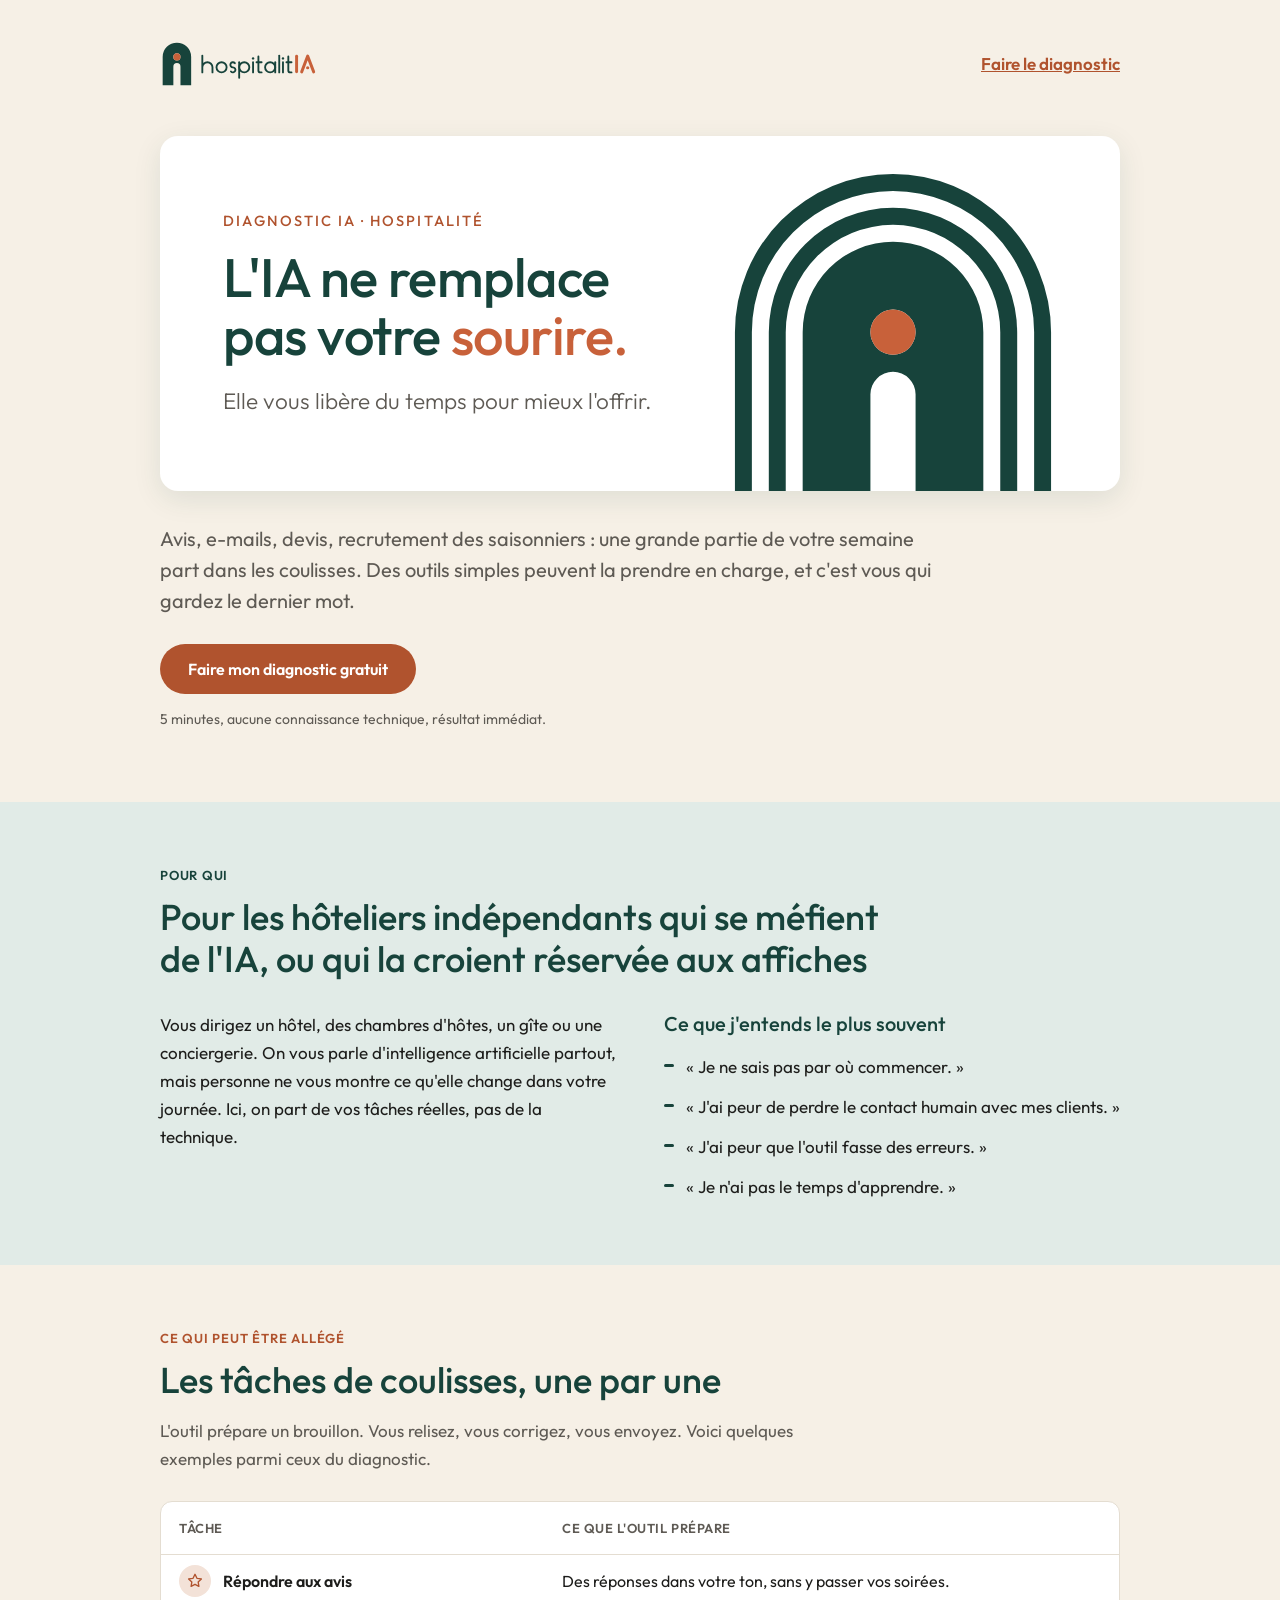
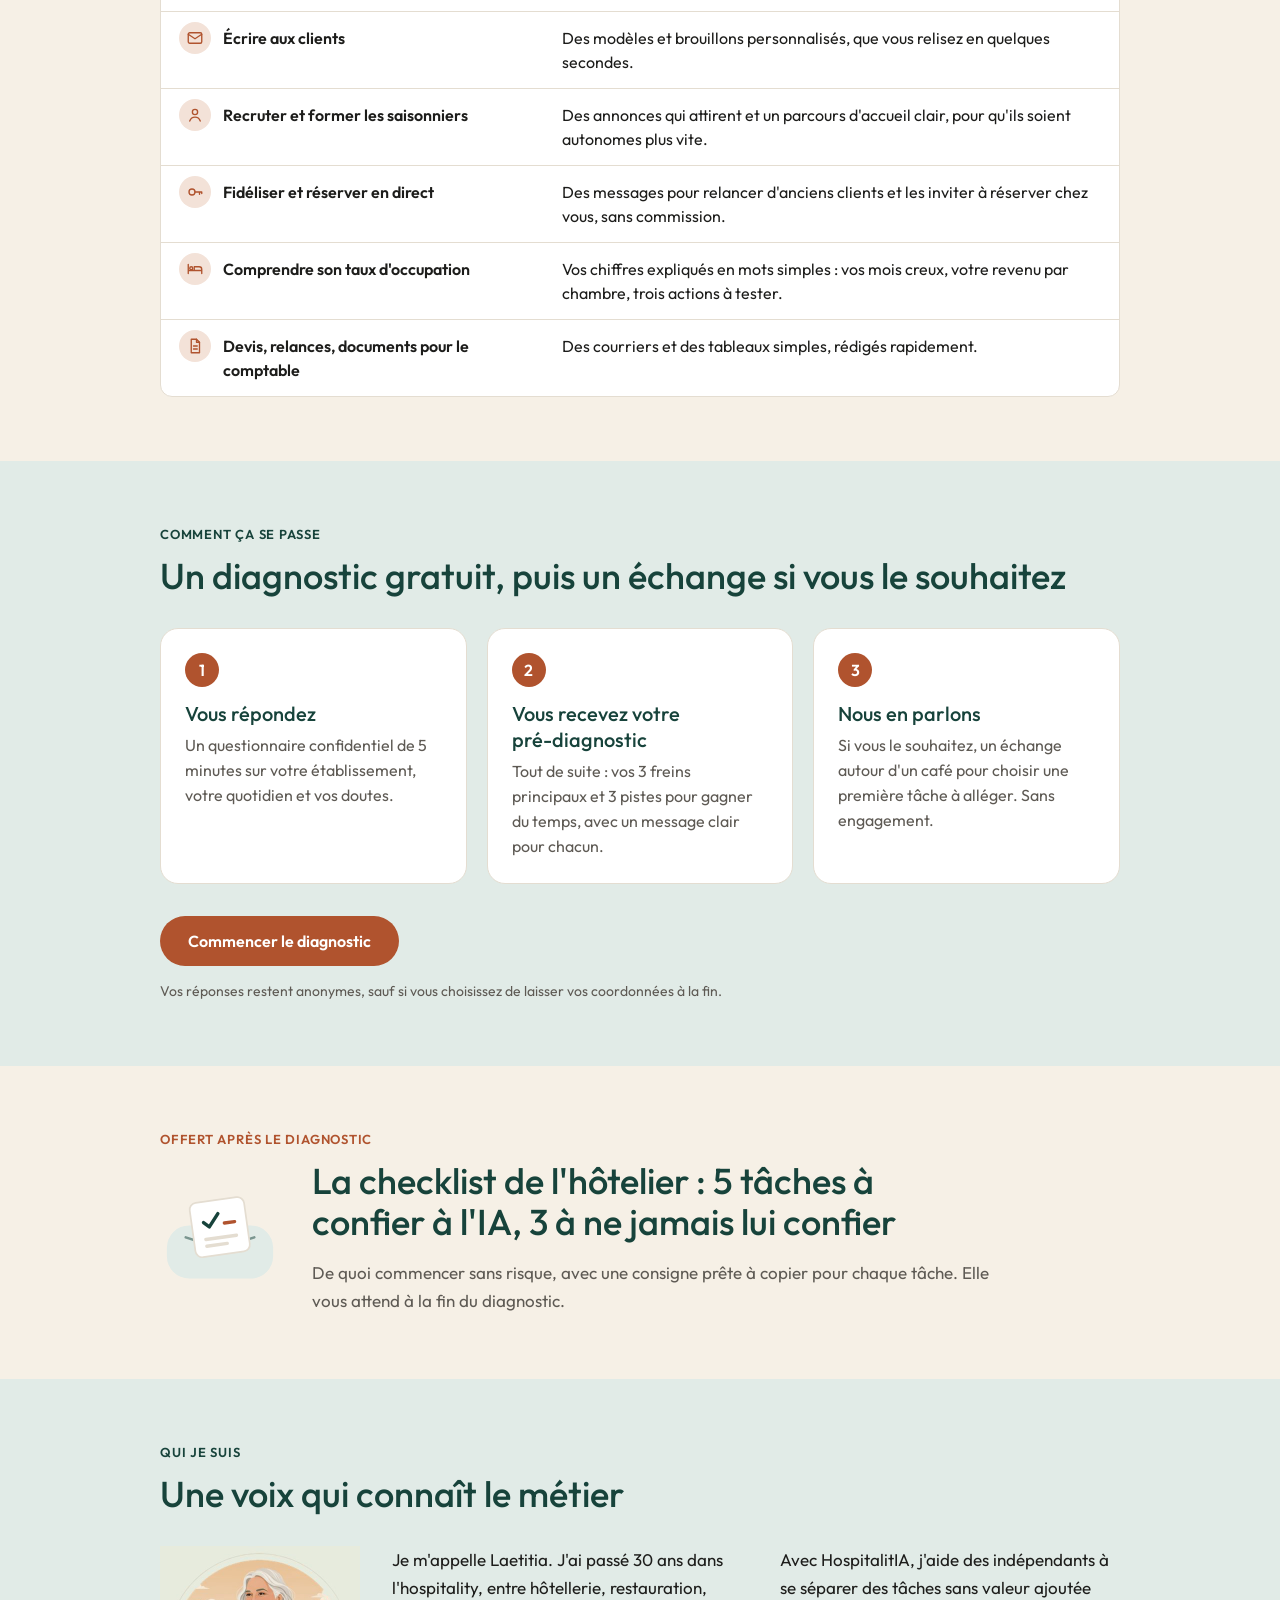
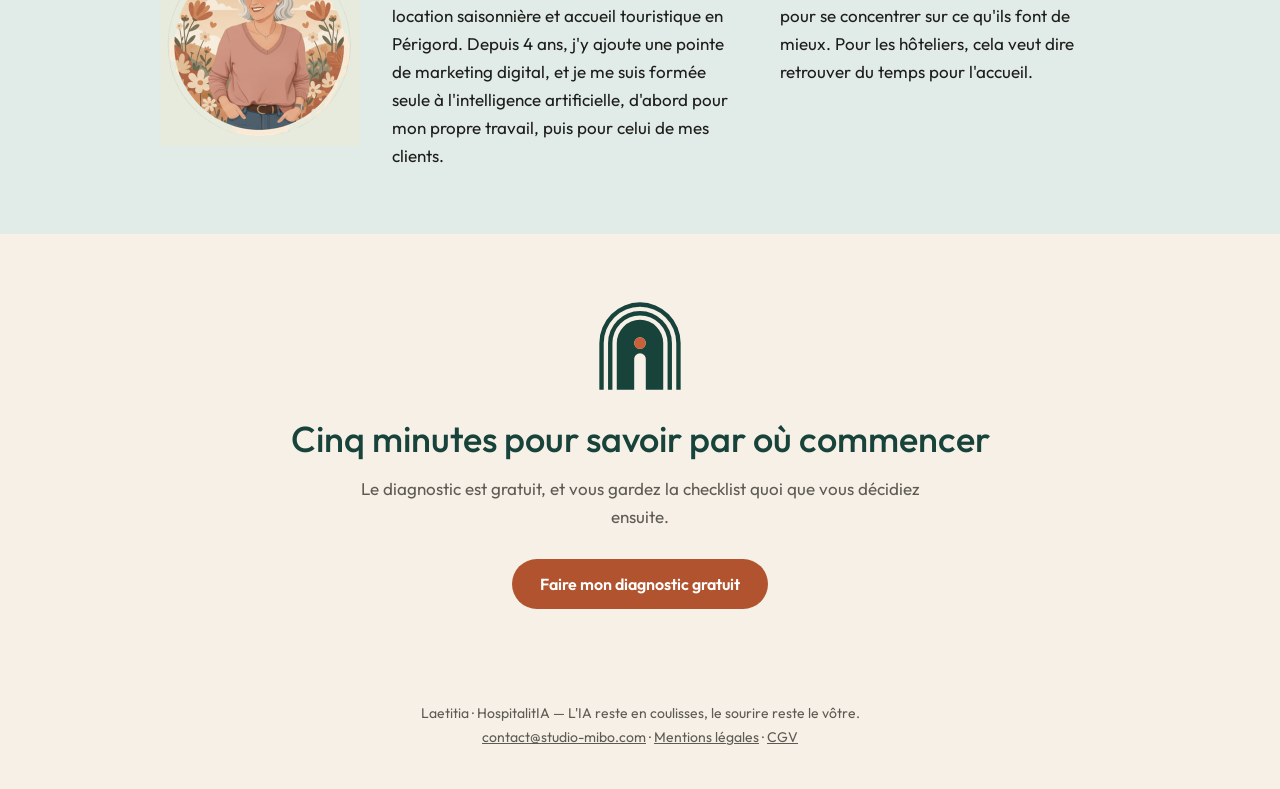
==== index.html @ bd65ba0a "Site HospitalitIA - mise en ligne" ====
<!DOCTYPE html>
<html lang="fr">
<head>
<meta charset="UTF-8">
<meta name="viewport" content="width=device-width, initial-scale=1, viewport-fit=cover">
<title>HospitalitIA · L'IA au service des hôteliers indépendants</title>
<meta name="description" content="Laetitia, 30 ans dans l'hospitality, aide les hôteliers indépendants à gagner du temps grâce à l'IA. Diagnostic gratuit en 5 minutes.">
<meta property="og:title" content="L'IA ne remplace pas votre sourire · HospitalitIA">
<meta property="og:description" content="Diagnostic gratuit en 5 minutes pour les hôteliers indépendants : vos 3 freins et 3 pistes pour gagner du temps.">
<meta property="og:type" content="website">
<meta property="og:url" content="https://www.studio-mibo.com/">
<link rel="canonical" href="https://www.studio-mibo.com/">
<link rel="icon" href="/favicon.ico" sizes="any">
<link rel="icon" href="/favicon.svg" type="image/svg+xml">
<link rel="apple-touch-icon" href="/apple-touch-icon.png">
<link rel="manifest" href="/site.webmanifest">
<meta name="theme-color" content="#17433B">
<style>html,body{margin:0;background:#F6F0E6}</style>
</head>
<body>
<!-- Laetitia · HospitalitIA : page d'accueil « IA pour hôteliers ».
     À coller tel quel dans un élément « Code HTML » d'une page Systeme.io vierge.
     Tous les styles sont limités au bloc .smia pour ne rien casser autour. -->
<link rel="preconnect" href="https://fonts.googleapis.com">
<link rel="preconnect" href="https://fonts.gstatic.com" crossorigin>
<link rel="stylesheet" href="https://fonts.googleapis.com/css2?family=Outfit:wght@300;400;500;600&display=swap">
<style>
/* Charte HospitalitIA : lin, vert sapin, terracotta ; police Outfit.
   --olive porte désormais le vert sapin de la marque (nom de variable conservé). */
.smia{
  --fond:#F6F0E6; --carte:#FFFFFF; --encre:#1D1D1B; --douce:#5E5A54;
  --terracotta:#B0532E; --terracotta-fonce:#93431F; --terracotta-doux:#F3E2D8; --sur-terracotta:#FFFFFF;
  --olive:#17433B; --olive-doux:#E1EBE7; --ligne:#E4DDD1; --laiton:#C98A2C;
  --serif:"Outfit",system-ui,sans-serif; --sans:"Outfit",system-ui,sans-serif;
  background:var(--fond);color:var(--encre);font:400 17px/28px var(--sans);
  -webkit-font-smoothing:antialiased;
}
.smia *{box-sizing:border-box}
.smia .bande{padding-inline:20px;padding-block:64px}
.smia .alt{background:var(--olive-doux)}
.smia .in{max-width:960px;margin:0 auto}
.smia .txt{max-width:64ch}
.smia h1,.smia h2,.smia h3{font-family:var(--serif);font-weight:500;text-wrap:balance;margin:0;color:var(--olive);letter-spacing:normal;text-transform:none}
.smia h1{font-size:clamp(34px,5.6vw,54px);line-height:1.08}
.smia h2{font-size:clamp(26px,4.2vw,36px);line-height:1.15}
.smia h3{font-size:20px;line-height:26px}
.smia p{margin:0}
.smia .etiq{font-size:13px;line-height:18px;font-weight:600;letter-spacing:.06em;text-transform:uppercase;color:var(--terracotta);margin-bottom:12px;display:block}
.smia .alt .etiq{color:var(--olive)}
.smia .arche{display:block;width:auto;height:96px;margin-bottom:24px}
.smia .nav{display:flex;justify-content:space-between;align-items:center;gap:16px;flex-wrap:wrap;max-width:960px;margin:0 auto 48px}
.smia .marque{display:block;text-decoration:none}
.smia .marque img{display:block;height:48px;width:auto}
.smia .btn{display:inline-block;background:var(--terracotta);color:var(--sur-terracotta);font:600 16px/22px var(--sans);text-decoration:none;border-radius:999px;padding:14px 28px}
.smia .btn:hover{background:var(--terracotta-fonce);color:var(--sur-terracotta)}
.smia .btn:focus-visible,.smia a:focus-visible{outline:3px solid var(--olive);outline-offset:3px}
.smia .lien{color:var(--terracotta);font-weight:600;text-decoration:underline}
.smia .hero{padding-block:40px 72px}
.smia .sr{position:absolute;width:1px;height:1px;padding:0;margin:-1px;overflow:hidden;clip:rect(0 0 0 0);white-space:nowrap;border:0}
.smia .banniere{display:block;width:100%;height:auto;border-radius:18px;box-shadow:0 8px 28px rgba(46,36,28,.12)}
.smia .hero .lead{font-size:20px;line-height:31px;color:var(--douce);margin:32px 0 28px;max-width:60ch}
.smia .fine{font-size:14px;line-height:22px;color:var(--douce);margin-top:14px}
.smia .deux{display:grid;grid-template-columns:1fr 1fr;gap:48px;margin-top:32px}
.smia .deux>*{min-width:0}
.smia .liste{list-style:none;margin:16px 0 0;padding:0;display:flex;flex-direction:column;gap:12px}
.smia .liste li{padding-left:22px;position:relative}
.smia .liste li::before{content:"";position:absolute;left:0;top:11px;width:10px;height:3px;border-radius:2px;background:var(--terracotta)}
.smia .alt .liste li::before{background:var(--olive)}
.smia .tab{overflow-x:auto;margin-top:28px;border:1px solid var(--ligne);border-radius:12px;background:var(--carte)}
.smia table{border-collapse:collapse;width:100%;min-width:560px;font-size:16px;line-height:24px}
.smia th,.smia td{text-align:left;padding:14px 18px;border-bottom:1px solid var(--ligne);vertical-align:top}
.smia th{font-size:13px;letter-spacing:.04em;text-transform:uppercase;color:var(--douce);font-weight:600}
.smia tr:last-child td{border-bottom:0}
.smia td:first-child{font-weight:600;width:40%}
.smia .tache{display:flex;gap:12px;align-items:flex-start}
.smia .ico{flex-shrink:0;width:32px;height:32px;border-radius:50%;background:var(--terracotta-doux);color:var(--terracotta);display:inline-flex;align-items:center;justify-content:center;margin-top:-4px}
.smia .ico svg{width:18px;height:18px;fill:none;stroke:currentColor;stroke-width:1.8;stroke-linecap:round;stroke-linejoin:round}
.smia .etapes{list-style:none;margin:32px 0 0;padding:0;display:grid;grid-template-columns:repeat(3,1fr);gap:20px;counter-reset:e}
.smia .etapes li{background:var(--carte);border:1px solid var(--ligne);border-radius:18px;padding:24px;counter-increment:e;min-width:0}
.smia .etapes li::before{content:counter(e);display:inline-flex;width:34px;height:34px;border-radius:50%;background:var(--terracotta);color:var(--sur-terracotta);font:600 16px/34px var(--sans);justify-content:center;margin-bottom:14px}
.smia .etapes p{color:var(--douce);margin-top:6px;font-size:16px;line-height:25px}
.smia .cadeau{display:grid;grid-template-columns:auto 1fr;gap:32px;align-items:center;margin-top:8px}
.smia .cadeau svg{width:120px;height:auto}
.smia .portrait{display:grid;grid-template-columns:auto 1fr;gap:32px;align-items:start;margin-top:32px}
.smia .portrait .photo{display:block;width:200px;height:auto}
.smia .portrait .deux{margin-top:0}
.smia .final{text-align:center}
.smia .final .arche{margin-inline:auto}
.smia .final p{margin:16px auto 28px;max-width:52ch;color:var(--douce)}
.smia footer{padding:28px 20px 40px;text-align:center;font-size:14px;line-height:24px;color:var(--douce)}
.smia footer a{color:var(--douce)}
@media (max-width:760px){
  .smia .bande{padding-block:48px}
  .smia .deux,.smia .etapes,.smia .portrait{grid-template-columns:1fr}
  .smia .banniere{border-radius:12px}
  .smia .hero .lead{font-size:18px;line-height:28px;margin-top:24px}
  .smia .deux{gap:24px}
  .smia .cadeau{grid-template-columns:1fr;gap:16px}
  .smia .cadeau svg{width:96px}
  .smia .portrait{gap:16px}
  .smia .portrait .photo{width:160px;margin:0 auto}
}
/* Bannière d'accueil HospitalitIA (piste A) : texte réel + arche connectée en SVG.
   Mêmes proportions que l'ancienne image (851 x 315) sur ordinateur, empilée sur mobile. */
.hb{position:relative;overflow:hidden;container-type:inline-size;aspect-ratio:851/315;background:#FFFFFF;border-radius:18px;box-shadow:0 8px 28px rgba(23,67,59,.10);font-family:'Outfit',system-ui,sans-serif;text-align:left}
.hb .hb-txt{position:absolute;left:6.6%;top:50%;transform:translateY(-50%);width:60%}
.hb .hb-k{display:block;font-size:max(11px,1.53cqw);line-height:1.3;font-weight:500;letter-spacing:.14em;text-transform:uppercase;color:#B0532E;margin-bottom:1.9cqw}
.hb .hb-titre{font-family:inherit;font-size:5.64cqw;line-height:1.08;font-weight:500;letter-spacing:-.01em;color:#17433B;margin:0;text-wrap:balance}
.hb .hb-titre em{font-style:normal;color:#C8613A}
.hb .hb-sous{font-size:max(14px,2.35cqw);line-height:1.4;font-weight:300;color:#5E5A54;margin:2.1cqw 0 0}
.hb .hb-arche{position:absolute;right:5.4%;bottom:-4cqw;height:104.8%;width:auto;display:block}
@media (max-width:560px){
  .hb{aspect-ratio:auto;padding:26px 22px 132px;border-radius:14px}
  .hb .hb-txt{position:relative;left:auto;top:auto;transform:none;width:auto}
  .hb .hb-k{font-size:11px;margin-bottom:10px}
  .hb .hb-titre{font-size:28px}
  .hb .hb-sous{font-size:15px;margin-top:10px}
  .hb .hb-arche{right:22px;bottom:-12px;height:128px}
}
</style>

<div class="smia">
<header class="bande hero">
  <div class="nav">
    <a class="marque" href="/"><img src="/logo-hospitalitia.svg" alt="HospitalitIA, accueil" width="158" height="48"></a>
    <a class="lien" href="#diagnostic">Faire le diagnostic</a>
  </div>
  <div class="in">
    <div class="hb">
      <div class="hb-txt">
        <span class="hb-k">Diagnostic IA · Hospitalité</span>
        <h1 class="hb-titre">L'IA ne remplace pas votre <em>sourire.</em></h1>
        <p class="hb-sous">Elle vous libère du temps pour mieux l'offrir.</p>
      </div>
      <img class="hb-arche" src="/arche-connectee.svg" alt="" width="248" height="264">
    </div>
    <p class="lead">Avis, e-mails, devis, recrutement des saisonniers : une grande partie de votre semaine part dans les coulisses. Des outils simples peuvent la prendre en charge, et c'est vous qui gardez le dernier mot.</p>
    <a class="btn" id="cta-haut" href="https://hospitalitia.netlify.app/">Faire mon diagnostic gratuit</a>
    <p class="fine">5 minutes, aucune connaissance technique, résultat immédiat.</p>
  </div>
</header>

<section class="bande alt">
  <div class="in">
    <span class="etiq">Pour qui</span>
    <h2>Pour les hôteliers indépendants qui se méfient de l'IA, ou qui la croient réservée aux affiches</h2>
    <div class="deux">
      <p class="txt">Vous dirigez un hôtel, des chambres d'hôtes, un gîte ou une conciergerie. On vous parle d'intelligence artificielle partout, mais personne ne vous montre ce qu'elle change dans votre journée. Ici, on part de vos tâches réelles, pas de la technique.</p>
      <div>
        <h3>Ce que j'entends le plus souvent</h3>
        <ul class="liste">
          <li>« Je ne sais pas par où commencer. »</li>
          <li>« J'ai peur de perdre le contact humain avec mes clients. »</li>
          <li>« J'ai peur que l'outil fasse des erreurs. »</li>
          <li>« Je n'ai pas le temps d'apprendre. »</li>
        </ul>
      </div>
    </div>
  </div>
</section>

<section class="bande">
  <div class="in">
    <span class="etiq">Ce qui peut être allégé</span>
    <h2>Les tâches de coulisses, une par une</h2>
    <p class="txt" style="margin-top:16px;color:var(--douce)">L'outil prépare un brouillon. Vous relisez, vous corrigez, vous envoyez. Voici quelques exemples parmi ceux du diagnostic.</p>
    <div class="tab">
      <table>
        <thead><tr><th>Tâche</th><th>Ce que l'outil prépare</th></tr></thead>
        <tbody>
          <tr><td><span class="tache"><span class="ico"><svg viewBox="0 0 24 24" aria-hidden="true"><path d="M12 3l2.6 5.4 5.9.8-4.3 4.1 1 5.9L12 16.4 6.8 19.2l1-5.9L3.5 9.2l5.9-.8z"/></svg></span>Répondre aux avis</span></td><td>Des réponses dans votre ton, sans y passer vos soirées.</td></tr>
          <tr><td><span class="tache"><span class="ico"><svg viewBox="0 0 24 24" aria-hidden="true"><rect x="3" y="5" width="18" height="14" rx="2"/><path d="M3 7l9 6 9-6"/></svg></span>Écrire aux clients</span></td><td>Des modèles et brouillons personnalisés, que vous relisez en quelques secondes.</td></tr>
          <tr><td><span class="tache"><span class="ico"><svg viewBox="0 0 24 24" aria-hidden="true"><circle cx="12" cy="8" r="3.5"/><path d="M5 20c1.2-3.6 4-5.2 7-5.2s5.8 1.6 7 5.2"/></svg></span>Recruter et former les saisonniers</span></td><td>Des annonces qui attirent et un parcours d'accueil clair, pour qu'ils soient autonomes plus vite.</td></tr>
          <tr><td><span class="tache"><span class="ico"><svg viewBox="0 0 24 24" aria-hidden="true"><circle cx="8" cy="12" r="4"/><path d="M12 12h9M18 12v3M21 12v2"/></svg></span>Fidéliser et réserver en direct</span></td><td>Des messages pour relancer d'anciens clients et les inviter à réserver chez vous, sans commission.</td></tr>
          <tr><td><span class="tache"><span class="ico"><svg viewBox="0 0 24 24" aria-hidden="true"><path d="M3 18V6M3 14h18v4M21 14v-1.5A3.5 3.5 0 0 0 17.5 9H11v5"/><circle cx="7" cy="11" r="2"/></svg></span>Comprendre son taux d'occupation</span></td><td>Vos chiffres expliqués en mots simples : vos mois creux, votre revenu par chambre, trois actions à tester.</td></tr>
          <tr><td><span class="tache"><span class="ico"><svg viewBox="0 0 24 24" aria-hidden="true"><path d="M7 3h7l4 4v14H7z"/><path d="M14 3v4h4M10 12h5M10 16h5"/></svg></span>Devis, relances, documents pour le comptable</span></td><td>Des courriers et des tableaux simples, rédigés rapidement.</td></tr>
        </tbody>
      </table>
    </div>
  </div>
</section>

<section class="bande alt" id="diagnostic">
  <div class="in">
    <span class="etiq">Comment ça se passe</span>
    <h2>Un diagnostic gratuit, puis un échange si vous le souhaitez</h2>
    <ol class="etapes">
      <li><h3>Vous répondez</h3><p>Un questionnaire confidentiel de 5 minutes sur votre établissement, votre quotidien et vos doutes.</p></li>
      <li><h3>Vous recevez votre pré-diagnostic</h3><p>Tout de suite : vos 3 freins principaux et 3 pistes pour gagner du temps, avec un message clair pour chacun.</p></li>
      <li><h3>Nous en parlons</h3><p>Si vous le souhaitez, un échange autour d'un café pour choisir une première tâche à alléger. Sans engagement.</p></li>
    </ol>
    <p style="margin-top:32px"><a class="btn" id="cta-milieu" href="https://hospitalitia.netlify.app/">Commencer le diagnostic</a></p>
    <p class="fine">Vos réponses restent anonymes, sauf si vous choisissez de laisser vos coordonnées à la fin.</p>
  </div>
</section>

<section class="bande">
  <div class="in">
    <span class="etiq">Offert après le diagnostic</span>
    <div class="cadeau">
      <!-- Illustration : carte d'accueil posée sur un oreiller -->
      <svg viewBox="0 0 140 120" role="img" aria-label="Une carte de bienvenue posée sur un oreiller">
        <rect x="8" y="46" width="124" height="62" rx="26" fill="var(--olive-doux)"/>
        <path d="M30 60c20 8 60 8 80 0" fill="none" stroke="var(--olive)" stroke-width="3" stroke-linecap="round" opacity=".5"/>
        <g transform="rotate(-8 70 50)">
          <rect x="38" y="16" width="64" height="64" rx="8" fill="var(--carte)" stroke="var(--ligne)" stroke-width="2"/>
          <path d="M52 40l6 6 12-14" fill="none" stroke="var(--olive)" stroke-width="4" stroke-linecap="round" stroke-linejoin="round"/>
          <path d="M52 60h36M52 68h24" stroke="var(--ligne)" stroke-width="4" stroke-linecap="round"/>
          <path d="M76 44h12" stroke="var(--terracotta)" stroke-width="4" stroke-linecap="round"/>
        </g>
      </svg>
      <div>
        <h2>La checklist de l'hôtelier : 5 tâches à confier à l'IA, 3 à ne jamais lui confier</h2>
        <p class="txt" style="margin-top:16px;color:var(--douce)">De quoi commencer sans risque, avec une consigne prête à copier pour chaque tâche. Elle vous attend à la fin du diagnostic.</p>
      </div>
    </div>
  </div>
</section>

<section class="bande alt">
  <div class="in">
    <span class="etiq">Qui je suis</span>
    <h2>Une voix qui connaît le métier</h2>
    <div class="portrait">
      <img class="photo" src="[data-uri]" width="400" height="400" alt="Portrait illustré de Laetitia, souriante, au milieu de fleurs">
      <div class="deux">
        <p class="txt">Je m'appelle Laetitia. J'ai passé 30 ans dans l'hospitality, entre hôtellerie, restauration, location saisonnière et accueil touristique en Périgord. Depuis 4 ans, j'y ajoute une pointe de marketing digital, et je me suis formée seule à l'intelligence artificielle, d'abord pour mon propre travail, puis pour celui de mes clients.</p>
        <p class="txt">Avec HospitalitIA, j'aide des indépendants à se séparer des tâches sans valeur ajoutée pour se concentrer sur ce qu'ils font de mieux. Pour les hôteliers, cela veut dire retrouver du temps pour l'accueil.</p>
      </div>
    </div>
  </div>
</section>

<section class="bande final">
  <div class="in">
    <img class="arche" src="/arche-connectee.svg" alt="" width="90" height="96">
    <h2>Cinq minutes pour savoir par où commencer</h2>
    <p>Le diagnostic est gratuit, et vous gardez la checklist quoi que vous décidiez ensuite.</p>
    <a class="btn" id="cta-bas" href="https://hospitalitia.netlify.app/">Faire mon diagnostic gratuit</a>
  </div>
</section>

<footer>
  Laetitia · HospitalitIA — L'IA reste en coulisses, le sourire reste le vôtre.<br>
  <a href="mailto:contact@studio-mibo.com">contact@studio-mibo.com</a> · <a href="/mentions-legales">Mentions légales</a> · <a href="/cgv">CGV</a>
</footer>
</div>

</body>
</html>
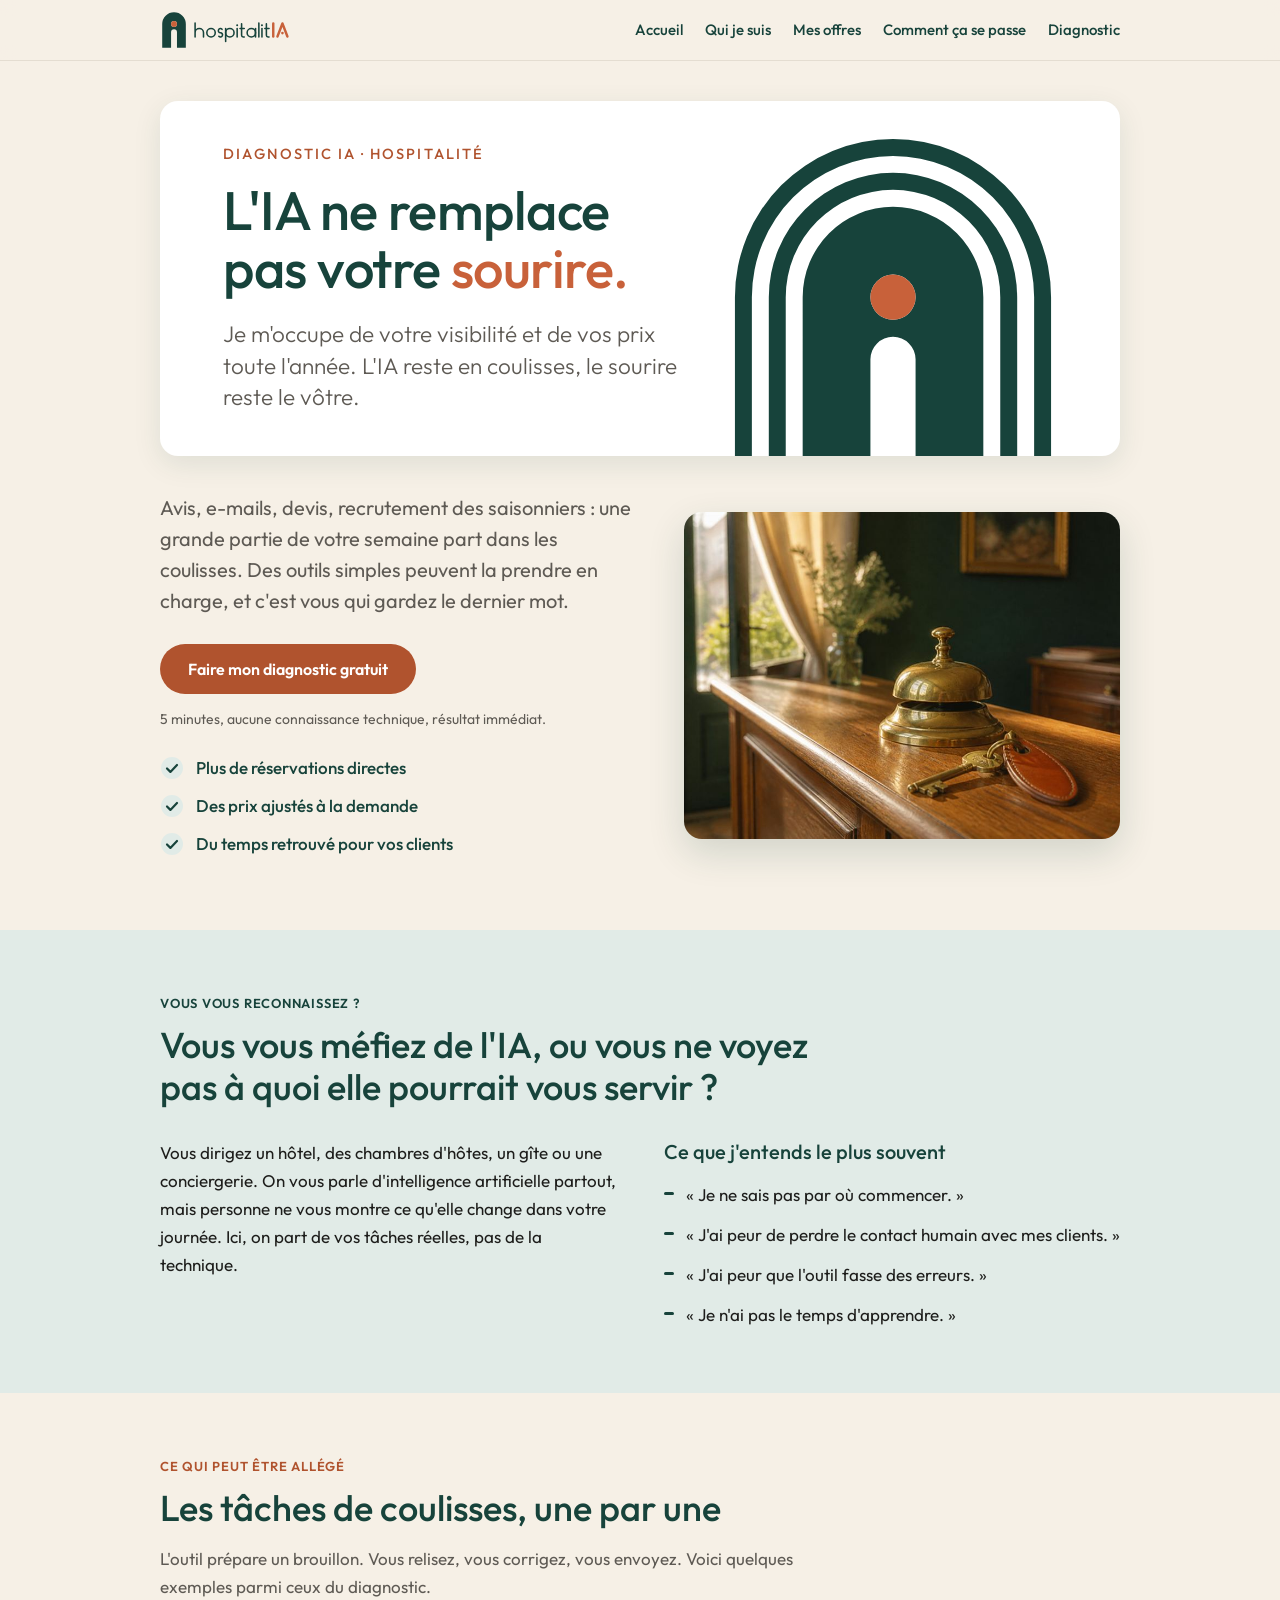
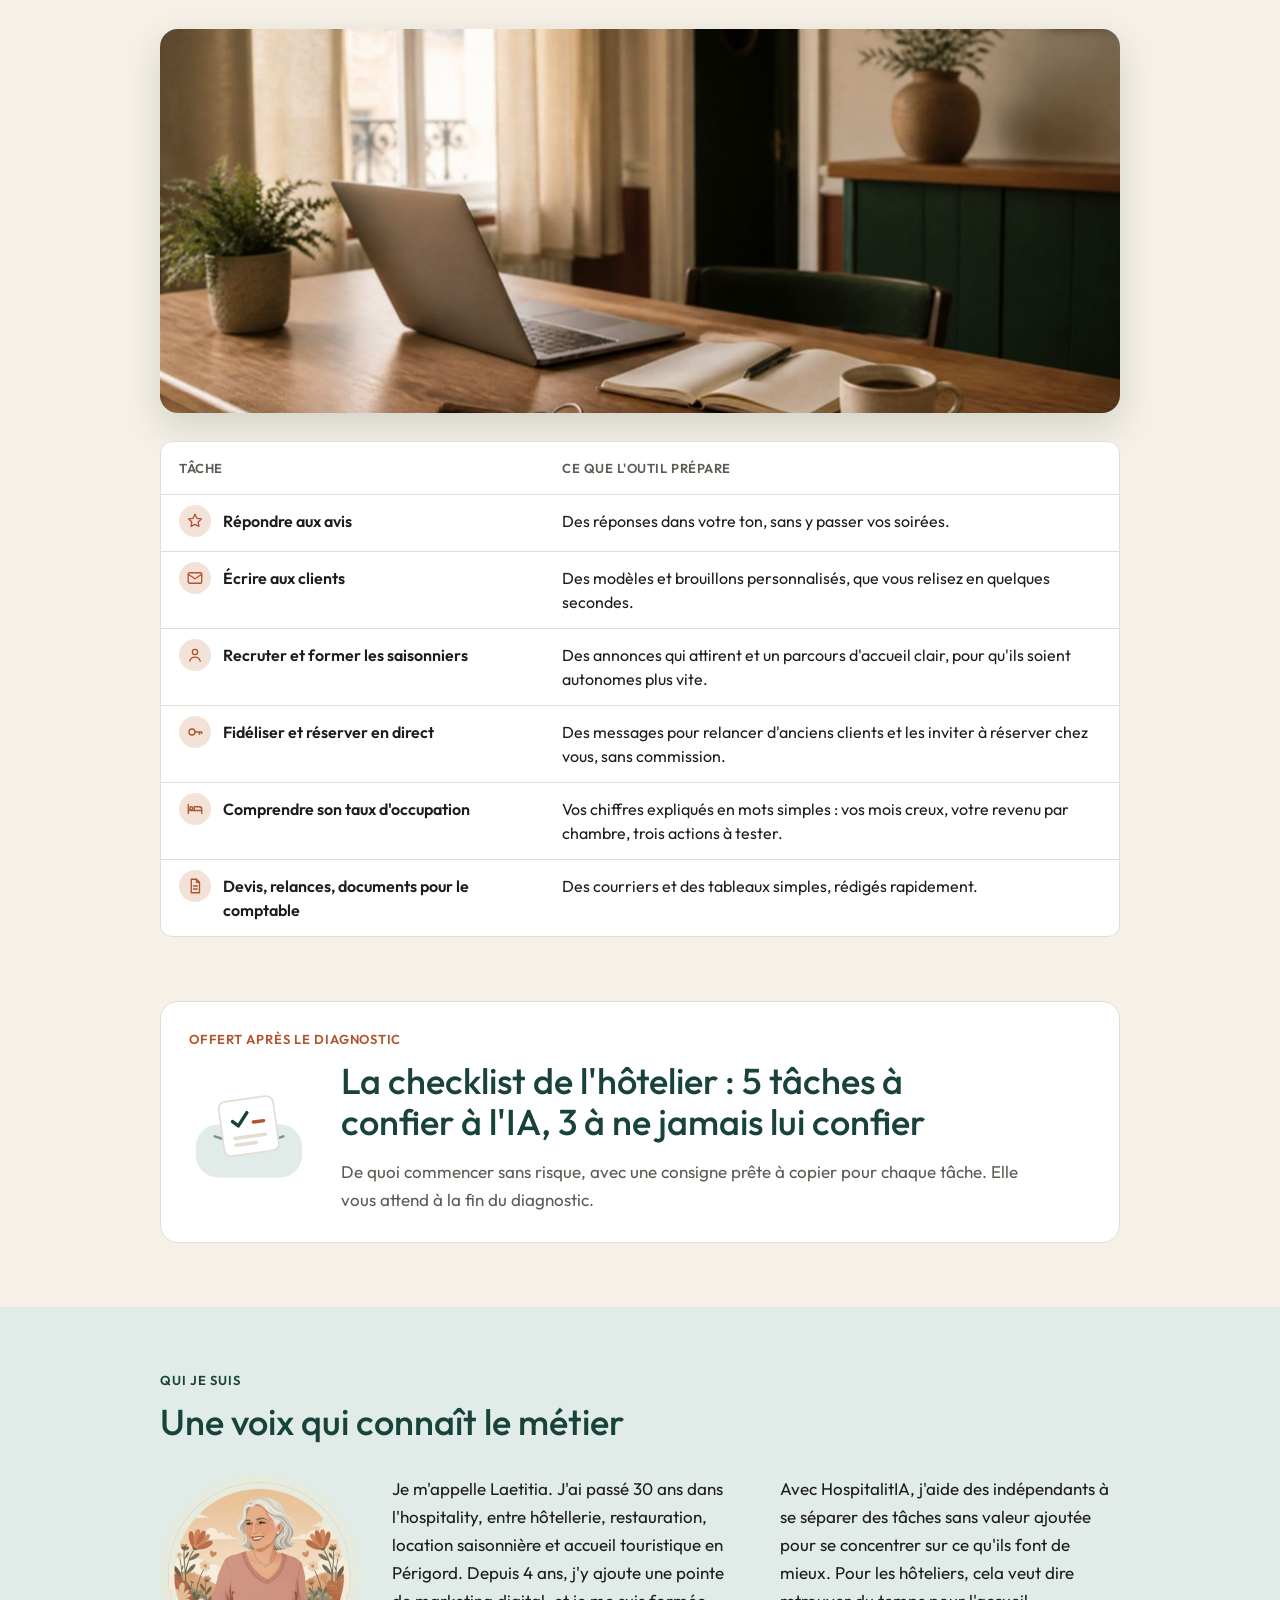
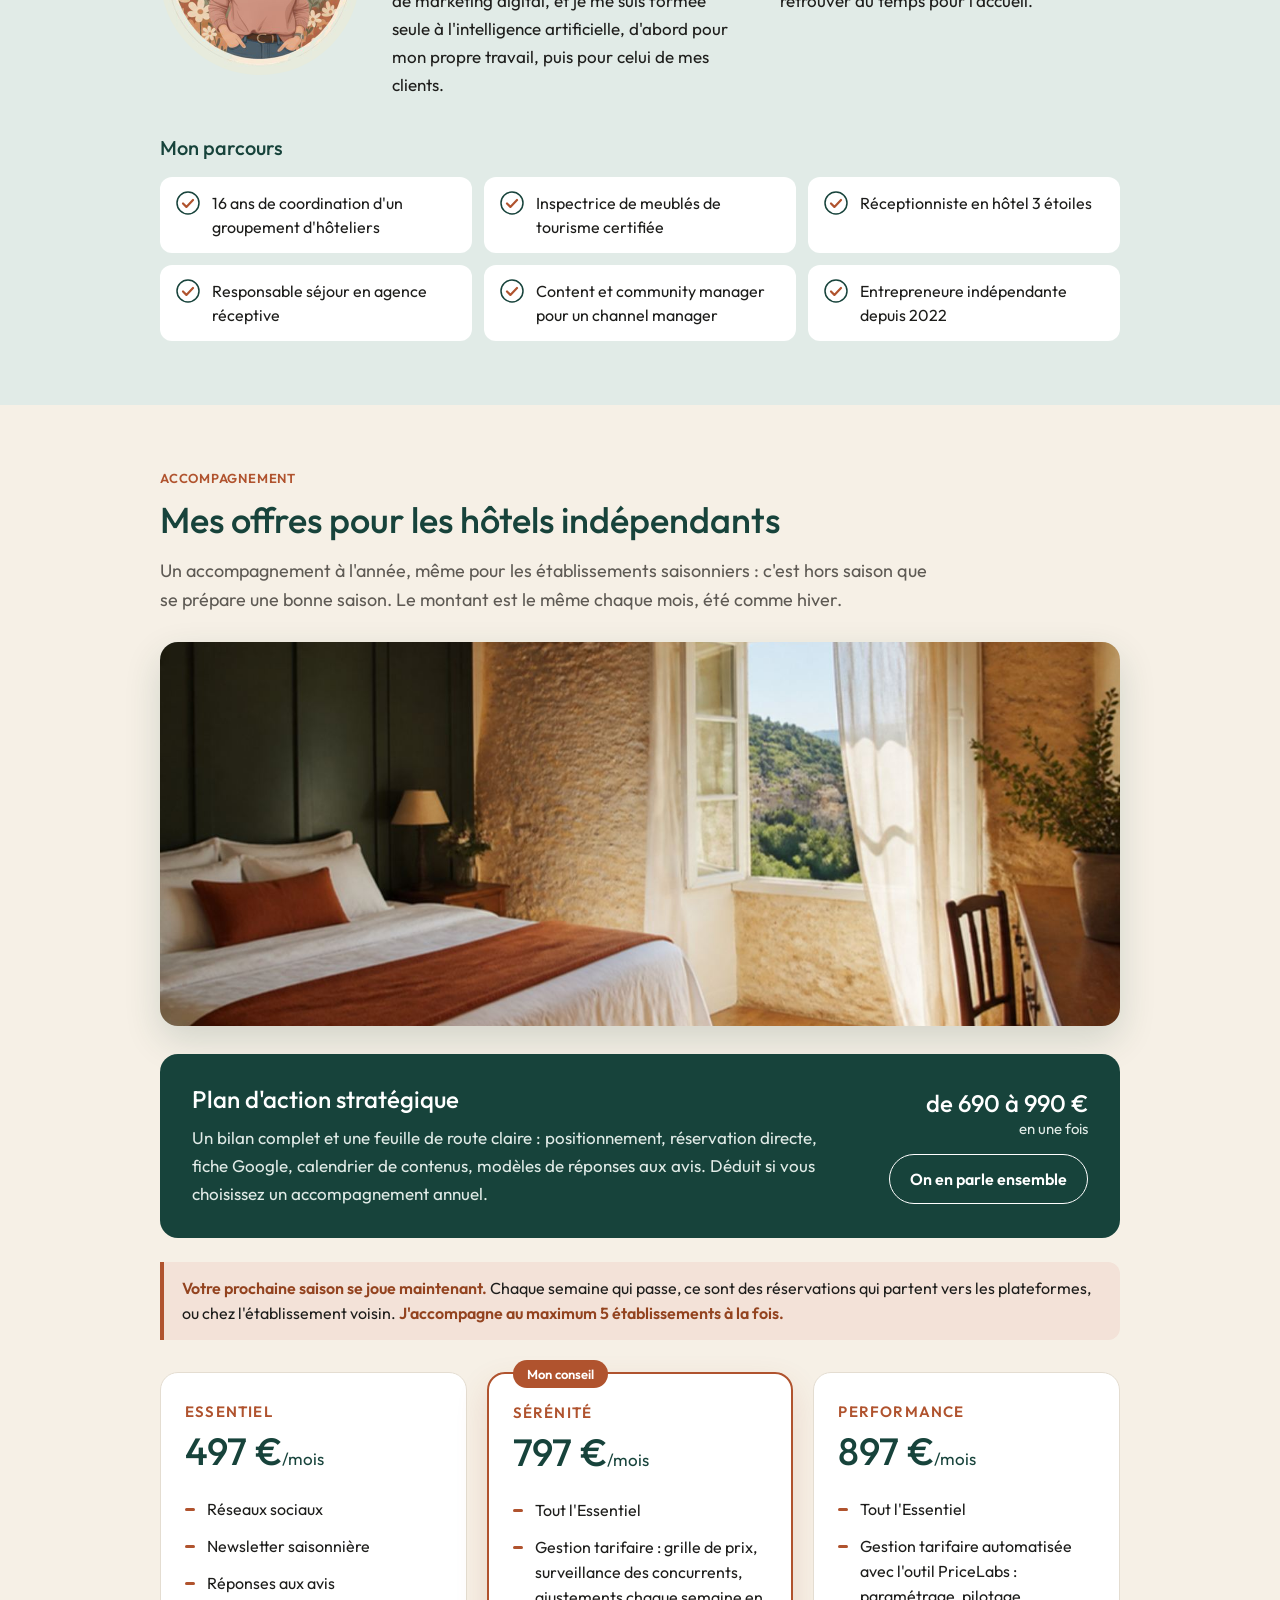
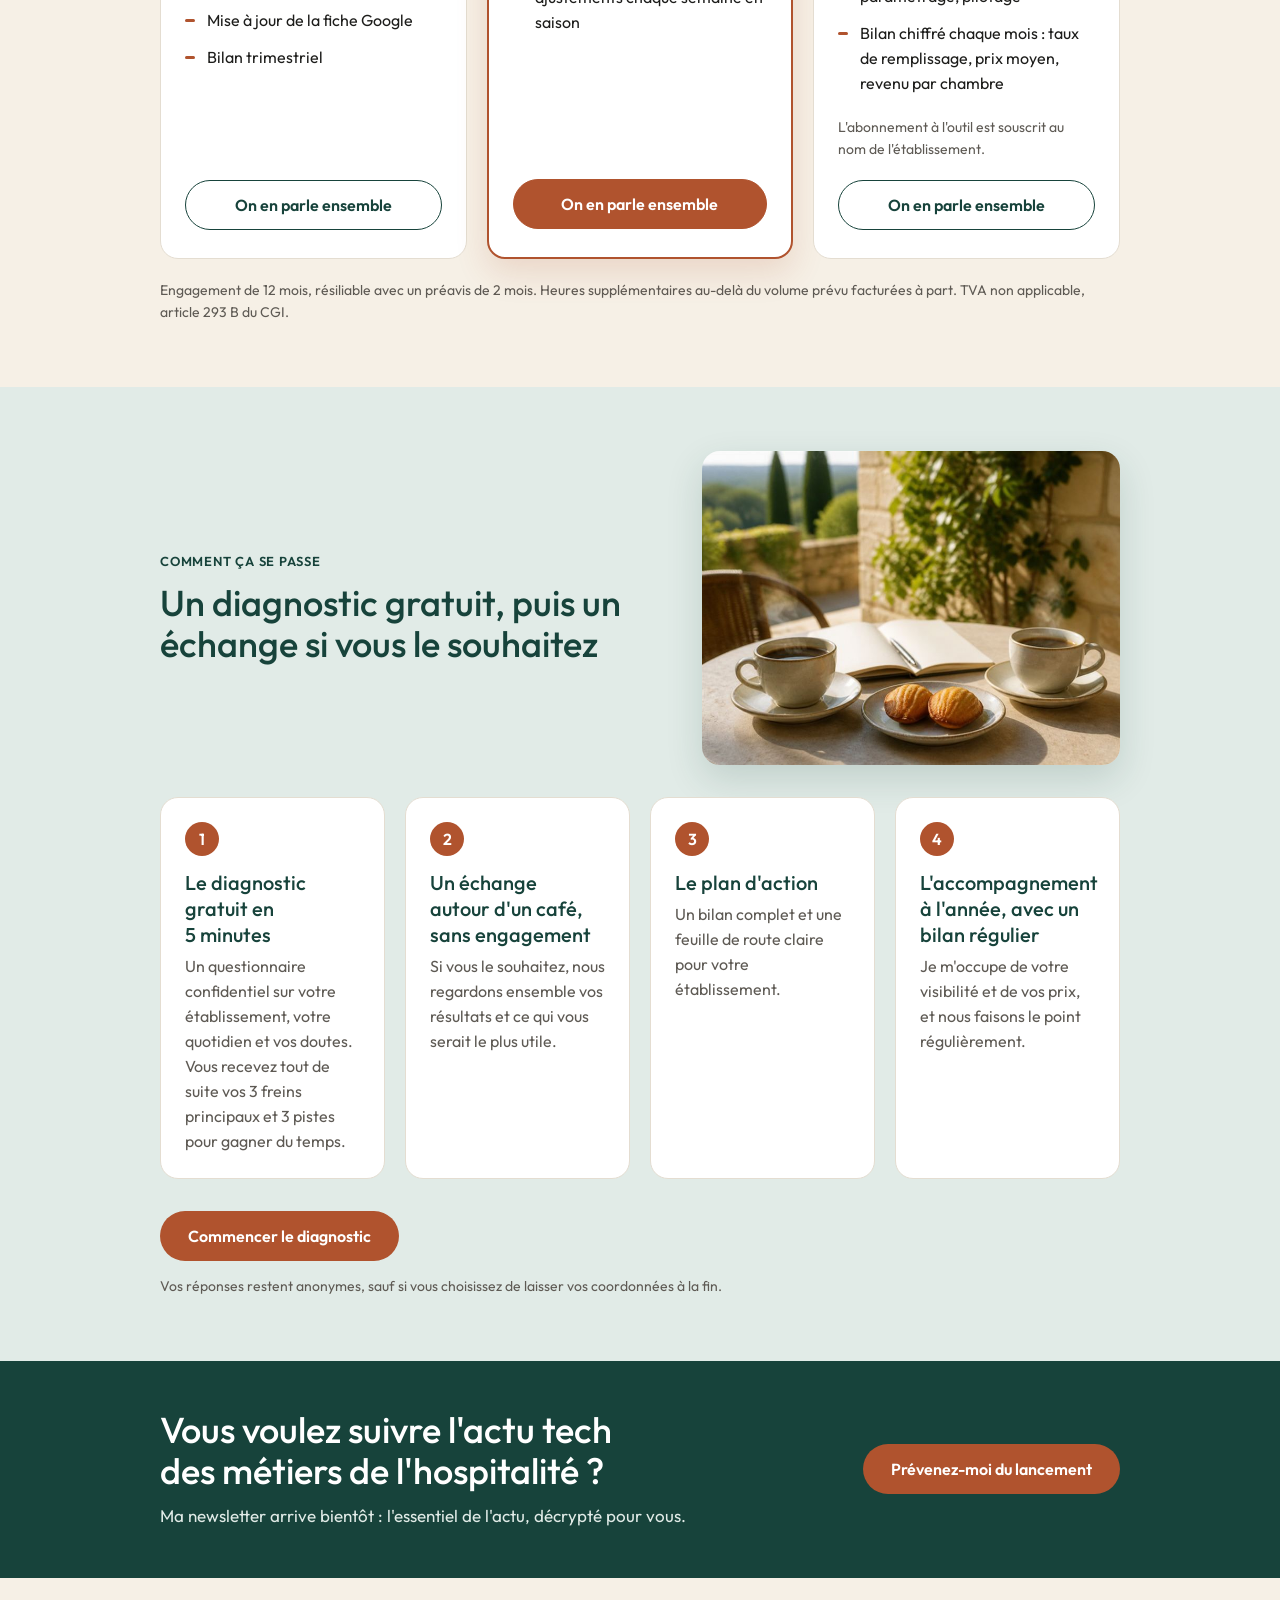
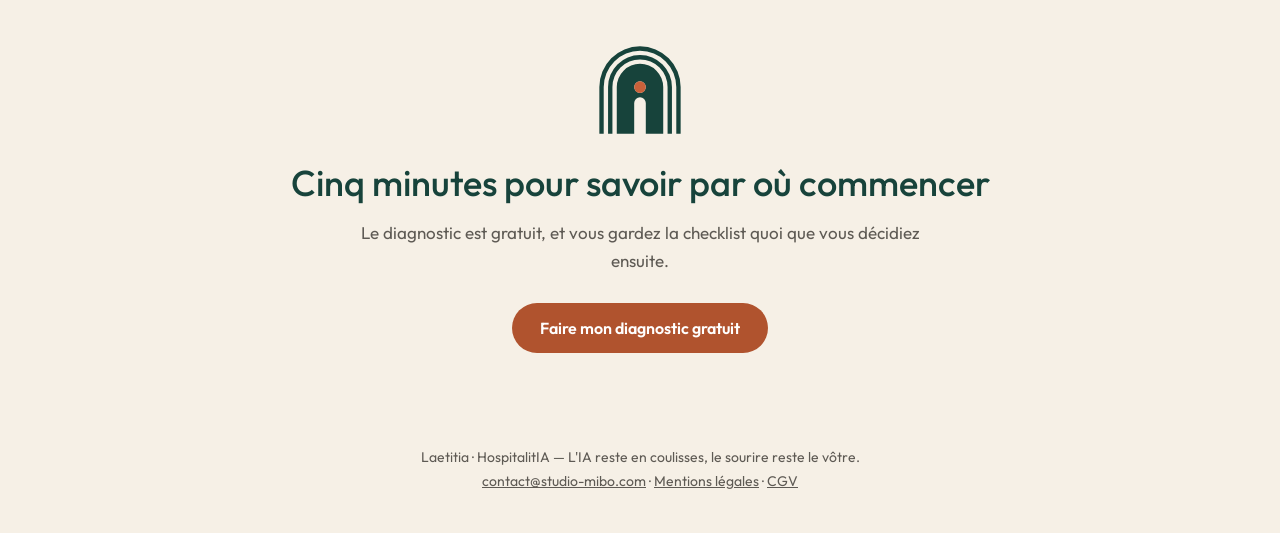
==== commit 5fa5d48d: "Ajoute les offres d'accompagnement, le menu et les nouveaux visuels - Menu fixe vers Accueil, Qui je" ====
--- a/index.html
+++ b/index.html
@@ -4,7 +4,7 @@
 <meta charset="UTF-8">
 <meta name="viewport" content="width=device-width, initial-scale=1, viewport-fit=cover">
 <title>HospitalitIA · L'IA au service des hôteliers indépendants</title>
-<meta name="description" content="Laetitia, 30 ans dans l'hospitality, aide les hôteliers indépendants à gagner du temps grâce à l'IA. Diagnostic gratuit en 5 minutes.">
+<meta name="description" content="Laetitia, 30 ans dans l'hôtellerie, accompagne les hôteliers indépendants : visibilité, réservation directe et gestion tarifaire, toute l'année. Diagnostic gratuit en 5 minutes.">
 <meta property="og:title" content="L'IA ne remplace pas votre sourire · HospitalitIA">
 <meta property="og:description" content="Diagnostic gratuit en 5 minutes pour les hôteliers indépendants : vos 3 freins et 3 pistes pour gagner du temps.">
 <meta property="og:type" content="website">
@@ -82,7 +82,7 @@
 .smia .cadeau{display:grid;grid-template-columns:auto 1fr;gap:32px;align-items:center;margin-top:8px}
 .smia .cadeau svg{width:120px;height:auto}
 .smia .portrait{display:grid;grid-template-columns:auto 1fr;gap:32px;align-items:start;margin-top:32px}
-.smia .portrait .photo{display:block;width:200px;height:auto}
+.smia .portrait .photo{display:block;width:200px;height:auto;border-radius:50%}
 .smia .portrait .deux{margin-top:0}
 .smia .final{text-align:center}
 .smia .final .arche{margin-inline:auto}
@@ -103,7 +103,7 @@
 /* Bannière d'accueil HospitalitIA (piste A) : texte réel + arche connectée en SVG.
    Mêmes proportions que l'ancienne image (851 x 315) sur ordinateur, empilée sur mobile. */
 .hb{position:relative;overflow:hidden;container-type:inline-size;aspect-ratio:851/315;background:#FFFFFF;border-radius:18px;box-shadow:0 8px 28px rgba(23,67,59,.10);font-family:'Outfit',system-ui,sans-serif;text-align:left}
-.hb .hb-txt{position:absolute;left:6.6%;top:50%;transform:translateY(-50%);width:60%}
+.hb .hb-txt{position:absolute;left:6.6%;top:50%;transform:translateY(-50%);width:50%}
 .hb .hb-k{display:block;font-size:max(11px,1.53cqw);line-height:1.3;font-weight:500;letter-spacing:.14em;text-transform:uppercase;color:#B0532E;margin-bottom:1.9cqw}
 .hb .hb-titre{font-family:inherit;font-size:5.64cqw;line-height:1.08;font-weight:500;letter-spacing:-.01em;color:#17433B;margin:0;text-wrap:balance}
 .hb .hb-titre em{font-style:normal;color:#C8613A}
@@ -117,33 +117,179 @@
   .hb .hb-sous{font-size:15px;margin-top:10px}
   .hb .hb-arche{right:22px;bottom:-12px;height:128px}
 }
+
+/* Menu fixe en haut de page */
+html{scroll-behavior:smooth}
+.smia section[id]{scroll-margin-top:76px}
+.smia .entete{position:sticky;top:0;z-index:20;background:rgba(246,240,230,.94);-webkit-backdrop-filter:blur(8px);backdrop-filter:blur(8px);border-bottom:1px solid var(--ligne);padding-inline:20px}
+.smia .entete .nav{margin:0 auto;padding-block:10px;flex-wrap:nowrap}
+.smia .entete .marque img{height:40px}
+.smia .nav-liens{display:flex;align-items:center;gap:6px 22px;flex-wrap:wrap;list-style:none;margin:0;padding:0}
+.smia .nav-liens a{display:block;padding:8px 0;color:var(--olive);font-size:15px;line-height:22px;font-weight:500;text-decoration:none;white-space:nowrap}
+.smia .nav-liens a:hover{color:var(--terracotta)}
+.smia .menu-btn{display:none;background:none;border:1.5px solid var(--olive);border-radius:999px;color:var(--olive);font:500 15px/22px var(--sans);padding:9px 18px;min-height:44px;cursor:pointer}
+
+/* Accueil : texte et photo côte à côte, bénéfices sous le bouton */
+.smia .hero-grille{display:grid;grid-template-columns:1.1fr 1fr;gap:44px;align-items:center;margin-top:36px}
+.smia .hero-grille>*{min-width:0}
+.smia .hero-grille .lead{margin-top:0}
+.smia .benefices{list-style:none;margin:24px 0 0;padding:0;display:grid;gap:10px}
+.smia .benefices li{display:flex;gap:12px;align-items:center;font-weight:500;color:var(--olive)}
+.smia .benefices svg{flex-shrink:0;width:24px;height:24px}
+
+/* Photos */
+.smia .visuel{display:block;margin:0;overflow:hidden;border-radius:18px;box-shadow:0 14px 36px rgba(23,67,59,.16);background:var(--olive-doux)}
+.smia .visuel img{display:block;width:100%;height:100%;object-fit:cover;transition:transform 1.2s ease}
+.smia .visuel:hover img{transform:scale(1.04)}
+.smia .visuel-43{aspect-ratio:4/3}
+.smia .visuel-21{aspect-ratio:5/2;margin-top:28px}
+.smia .visuel-vivant img{animation:derive 18s ease-in-out infinite alternate}
+@keyframes derive{from{transform:scale(1)}to{transform:scale(1.07) translate(-1%,-1%)}}
+
+/* Checklist présentée en carte */
+.smia .cadeau-bande{padding-top:0}
+.smia .cadeau-carte{background:var(--carte);border:1px solid var(--ligne);border-radius:18px;padding:28px}
+
+/* Qui je suis : parcours */
+.smia .parcours-titre{margin-top:36px}
+.smia .parcours{list-style:none;margin:16px 0 0;padding:0;display:grid;grid-template-columns:repeat(auto-fit,minmax(250px,1fr));gap:12px}
+.smia .parcours li{display:flex;gap:12px;align-items:flex-start;background:var(--carte);border-radius:12px;padding:14px 16px;font-size:16px;line-height:24px}
+.smia .parcours svg{flex-shrink:0;width:24px;height:24px}
+
+/* Mes offres */
+.smia .offres-intro{margin-top:16px;color:var(--douce);font-size:18px;line-height:29px}
+.smia .entree{display:grid;grid-template-columns:1fr auto;gap:12px 40px;align-items:center;margin-top:28px;background:var(--olive);color:#fff;border-radius:18px;padding:30px 32px}
+.smia .entree h3{color:#fff;font-size:24px;line-height:30px}
+.smia .entree p{color:#E1EBE7}
+.smia .entree .prix-entree{color:#fff;font-size:24px;line-height:30px;font-weight:500;text-align:right}
+.smia .entree .prix-entree small{display:block;font-size:15px;line-height:22px;font-weight:400;color:#E1EBE7}
+.smia .formules{display:grid;grid-template-columns:repeat(3,1fr);gap:20px;margin-top:32px;align-items:stretch}
+.smia .formule{position:relative;display:flex;flex-direction:column;min-width:0;background:var(--carte);border:1px solid var(--ligne);border-radius:18px;padding:28px 24px;transition:transform .25s ease,box-shadow .25s ease}
+.smia .formule:hover{transform:translateY(-4px);box-shadow:0 14px 32px rgba(23,67,59,.14)}
+.smia .formule h3{font-size:15px;line-height:22px;font-weight:600;letter-spacing:.08em;text-transform:uppercase;color:var(--terracotta)}
+.smia .formule .prix{margin-top:6px;color:var(--olive);font-size:38px;line-height:44px;font-weight:500}
+.smia .formule .prix small{font-size:17px;font-weight:400}
+.smia .formule .liste{margin-bottom:20px;font-size:16px;line-height:25px}
+.smia .formule .liste li::before{top:11px}
+.smia .formule .note{margin:0 0 20px;font-size:14px;line-height:22px;color:var(--douce)}
+.smia .formule .btn-ligne{margin-top:auto}
+.smia .btn-ligne{display:block;text-align:center;border:1.5px solid var(--olive);border-radius:999px;color:var(--olive);font:600 16px/22px var(--sans);text-decoration:none;padding:13px 20px}
+.smia .btn-ligne:hover{background:var(--olive);color:#fff}
+.smia .formule-phare{border:2px solid var(--terracotta);box-shadow:0 14px 32px rgba(176,83,46,.16)}
+.smia .formule-phare .btn-ligne{background:var(--terracotta);border-color:var(--terracotta);color:#fff}
+.smia .formule-phare .btn-ligne:hover{background:var(--terracotta-fonce);border-color:var(--terracotta-fonce)}
+.smia .pastille{position:absolute;top:-14px;left:24px;background:var(--terracotta);color:#fff;font-size:13px;line-height:18px;font-weight:600;border-radius:999px;padding:5px 14px}
+.smia .offres-mentions{margin-top:20px}
+
+.smia .entree-action{display:flex;flex-direction:column;gap:14px}
+.smia .entree .btn-ligne{border-color:#fff;color:#fff;white-space:nowrap}
+.smia .entree .btn-ligne:hover{background:#fff;color:var(--olive)}
+
+/* Note d'urgence avant les formules */
+.smia .urgence{margin-top:24px;background:var(--terracotta-doux);border-left:4px solid var(--terracotta);border-radius:0 12px 12px 0;padding:14px 18px;font-size:16px;line-height:25px}
+.smia .urgence strong{color:var(--terracotta-fonce);font-weight:600}
+
+/* Actualité et newsletter */
+.smia .actu{background:var(--olive);padding-block:48px}
+.smia .actu h2{color:#fff}
+.smia .actu p{margin-top:10px;color:#E1EBE7}
+.smia .actu-grille{display:flex;justify-content:space-between;align-items:center;gap:24px 40px;flex-wrap:wrap}
+.smia .actu-grille>div{flex:1 1 420px;min-width:0}
+.smia .actu .btn{flex-shrink:0;text-align:center}
+
+/* Comment ça se passe : 4 étapes */
+.smia .comment-tete{display:grid;grid-template-columns:1.2fr 1fr;gap:40px;align-items:center}
+.smia .comment-tete>*{min-width:0}
+.smia .etapes-4{grid-template-columns:repeat(4,1fr)}
+
+/* Apparition douce au défilement (uniquement si JavaScript est actif) */
+.js .smia .reveal{opacity:0;transform:translateY(20px);transition:opacity .7s ease,transform .7s ease}
+.js .smia .reveal.vu{opacity:1;transform:none}
+
+@media (max-width:980px){
+  .smia .entete .nav{flex-wrap:wrap;gap:0 16px}
+  .smia .entete nav{flex:1 0 100%}
+  .smia .etapes-4{grid-template-columns:repeat(2,1fr)}
+  .smia .formules{grid-template-columns:1fr;gap:24px}
+  .smia .hero-grille,.smia .comment-tete{grid-template-columns:1fr;gap:28px}
+  .js .smia .menu-btn{display:block}
+  .js .smia .nav-liens{display:none;flex:1 0 100%;flex-direction:column;align-items:stretch;gap:0;padding-top:6px}
+  .js .smia .nav-liens.ouvert{display:flex}
+  .smia .nav-liens a{padding:12px 4px;font-size:17px;border-top:1px solid var(--ligne)}
+}
+@media (max-width:560px){
+  .smia .etapes-4{grid-template-columns:1fr}
+  .smia .entree{grid-template-columns:1fr;padding:24px 22px}
+  .smia .entree .prix-entree{text-align:left}
+  .smia .entree-action{margin-top:6px}
+  .smia .visuel-21{aspect-ratio:16/10}
+  .smia .cadeau-carte{padding:22px}
+  /* Le tableau des tâches devient une liste sur téléphone */
+  .smia .tab{overflow:visible}
+  .smia table{min-width:0;display:block}
+  .smia thead{display:none}
+  .smia tbody,.smia tr,.smia td{display:block;width:auto}
+  .smia tr{padding:14px 16px;border-bottom:1px solid var(--ligne)}
+  .smia tr:last-child{border-bottom:0}
+  .smia td,.smia td:first-child{width:auto;padding:0;border-bottom:0}
+  .smia td+td{margin-top:6px;padding-left:44px;color:var(--douce)}
+}
+@media (prefers-reduced-motion:reduce){
+  html{scroll-behavior:auto}
+  .smia .visuel img,.smia .visuel-vivant img,.smia .formule{animation:none;transition:none}
+  .smia .visuel:hover img,.smia .formule:hover{transform:none}
+  .js .smia .reveal{opacity:1;transform:none;transition:none}
+}
 </style>
+<script>document.documentElement.classList.add('js')</script>
 
 <div class="smia">
-<header class="bande hero">
+<header class="entete">
   <div class="nav">
-    <a class="marque" href="/"><img src="/logo-hospitalitia.svg" alt="HospitalitIA, accueil" width="158" height="48"></a>
-    <a class="lien" href="#diagnostic">Faire le diagnostic</a>
-  </div>
+    <a class="marque" href="#accueil"><img src="/logo-hospitalitia.svg" alt="HospitalitIA, accueil" width="132" height="40"></a>
+    <button class="menu-btn" type="button" aria-expanded="false" aria-controls="menu-principal">Menu</button>
+    <nav aria-label="Menu principal">
+      <ul class="nav-liens" id="menu-principal">
+        <li><a href="#accueil">Accueil</a></li>
+        <li><a href="#qui-je-suis">Qui je suis</a></li>
+        <li><a href="#offres">Mes offres</a></li>
+        <li><a href="#comment">Comment ça se passe</a></li>
+        <li><a href="#diagnostic">Diagnostic</a></li>
+      </ul>
+    </nav>
+  </div>
+</header>
+
+<section class="bande hero" id="accueil">
   <div class="in">
     <div class="hb">
       <div class="hb-txt">
         <span class="hb-k">Diagnostic IA · Hospitalité</span>
         <h1 class="hb-titre">L'IA ne remplace pas votre <em>sourire.</em></h1>
-        <p class="hb-sous">Elle vous libère du temps pour mieux l'offrir.</p>
+        <p class="hb-sous">Je m'occupe de votre visibilité et de vos prix toute l'année. L'IA reste en coulisses, le sourire reste le vôtre.</p>
       </div>
       <img class="hb-arche" src="/arche-connectee.svg" alt="" width="248" height="264">
     </div>
-    <p class="lead">Avis, e-mails, devis, recrutement des saisonniers : une grande partie de votre semaine part dans les coulisses. Des outils simples peuvent la prendre en charge, et c'est vous qui gardez le dernier mot.</p>
-    <a class="btn" id="cta-haut" href="https://hospitalitia.netlify.app/">Faire mon diagnostic gratuit</a>
-    <p class="fine">5 minutes, aucune connaissance technique, résultat immédiat.</p>
-  </div>
-</header>
+    <div class="hero-grille">
+      <div>
+        <p class="lead">Avis, e-mails, devis, recrutement des saisonniers : une grande partie de votre semaine part dans les coulisses. Des outils simples peuvent la prendre en charge, et c'est vous qui gardez le dernier mot.</p>
+        <a class="btn" id="cta-haut" href="https://diagnostic.studio-mibo.com/">Faire mon diagnostic gratuit</a>
+        <p class="fine">5 minutes, aucune connaissance technique, résultat immédiat.</p>
+        <ul class="benefices">
+          <li><svg viewBox="0 0 24 24" aria-hidden="true"><circle cx="12" cy="12" r="11" fill="#E1EBE7"/><path d="M7 12.5l3.4 3.4L17 9" fill="none" stroke="#17433B" stroke-width="2.2" stroke-linecap="round" stroke-linejoin="round"/></svg>Plus de réservations directes</li>
+          <li><svg viewBox="0 0 24 24" aria-hidden="true"><circle cx="12" cy="12" r="11" fill="#E1EBE7"/><path d="M7 12.5l3.4 3.4L17 9" fill="none" stroke="#17433B" stroke-width="2.2" stroke-linecap="round" stroke-linejoin="round"/></svg>Des prix ajustés à la demande</li>
+          <li><svg viewBox="0 0 24 24" aria-hidden="true"><circle cx="12" cy="12" r="11" fill="#E1EBE7"/><path d="M7 12.5l3.4 3.4L17 9" fill="none" stroke="#17433B" stroke-width="2.2" stroke-linecap="round" stroke-linejoin="round"/></svg>Du temps retrouvé pour vos clients</li>
+        </ul>
+      </div>
+      <figure class="visuel visuel-43 visuel-vivant"><img src="/images/reception-800.jpg" srcset="/images/reception-800.jpg 800w, /images/reception-1400.jpg 1400w" sizes="(max-width:980px) 100vw, 460px" width="1400" height="1046" alt="Comptoir de réception d'un hôtel avec une sonnette en laiton et une clé de chambre, dans la lumière du matin" fetchpriority="high"></figure>
+    </div>
+  </div>
+</section>
 
 <section class="bande alt">
   <div class="in">
-    <span class="etiq">Pour qui</span>
-    <h2>Pour les hôteliers indépendants qui se méfient de l'IA, ou qui la croient réservée aux affiches</h2>
+    <span class="etiq">Vous vous reconnaissez ?</span>
+    <h2>Vous vous méfiez de l'IA, ou vous ne voyez pas à quoi elle pourrait vous servir ?</h2>
     <div class="deux">
       <p class="txt">Vous dirigez un hôtel, des chambres d'hôtes, un gîte ou une conciergerie. On vous parle d'intelligence artificielle partout, mais personne ne vous montre ce qu'elle change dans votre journée. Ici, on part de vos tâches réelles, pas de la technique.</p>
       <div>
@@ -164,7 +310,8 @@
     <span class="etiq">Ce qui peut être allégé</span>
     <h2>Les tâches de coulisses, une par une</h2>
     <p class="txt" style="margin-top:16px;color:var(--douce)">L'outil prépare un brouillon. Vous relisez, vous corrigez, vous envoyez. Voici quelques exemples parmi ceux du diagnostic.</p>
-    <div class="tab">
+    <figure class="visuel visuel-21 reveal"><img src="/images/coulisses-800.jpg" srcset="/images/coulisses-800.jpg 800w, /images/coulisses-1400.jpg 1400w" sizes="(max-width:980px) 100vw, 960px" width="1400" height="706" loading="lazy" alt="Bureau en coulisses d'un hôtel : ordinateur portable, carnet ouvert, tasse de café et trousseau de clés"></figure>
+    <div class="tab reveal">
       <table>
         <thead><tr><th>Tâche</th><th>Ce que l'outil prépare</th></tr></thead>
         <tbody>
@@ -180,22 +327,9 @@
   </div>
 </section>
 
-<section class="bande alt" id="diagnostic">
-  <div class="in">
-    <span class="etiq">Comment ça se passe</span>
-    <h2>Un diagnostic gratuit, puis un échange si vous le souhaitez</h2>
-    <ol class="etapes">
-      <li><h3>Vous répondez</h3><p>Un questionnaire confidentiel de 5 minutes sur votre établissement, votre quotidien et vos doutes.</p></li>
-      <li><h3>Vous recevez votre pré-diagnostic</h3><p>Tout de suite : vos 3 freins principaux et 3 pistes pour gagner du temps, avec un message clair pour chacun.</p></li>
-      <li><h3>Nous en parlons</h3><p>Si vous le souhaitez, un échange autour d'un café pour choisir une première tâche à alléger. Sans engagement.</p></li>
-    </ol>
-    <p style="margin-top:32px"><a class="btn" id="cta-milieu" href="https://hospitalitia.netlify.app/">Commencer le diagnostic</a></p>
-    <p class="fine">Vos réponses restent anonymes, sauf si vous choisissez de laisser vos coordonnées à la fin.</p>
-  </div>
-</section>
-
-<section class="bande">
-  <div class="in">
+<section class="bande cadeau-bande">
+  <div class="in">
+    <div class="cadeau-carte reveal">
     <span class="etiq">Offert après le diagnostic</span>
     <div class="cadeau">
       <!-- Illustration : carte d'accueil posée sur un oreiller -->
@@ -214,10 +348,11 @@
         <p class="txt" style="margin-top:16px;color:var(--douce)">De quoi commencer sans risque, avec une consigne prête à copier pour chaque tâche. Elle vous attend à la fin du diagnostic.</p>
       </div>
     </div>
-  </div>
-</section>
-
-<section class="bande alt">
+    </div>
+  </div>
+</section>
+
+<section class="bande alt" id="qui-je-suis">
   <div class="in">
     <span class="etiq">Qui je suis</span>
     <h2>Une voix qui connaît le métier</h2>
@@ -228,15 +363,110 @@
         <p class="txt">Avec HospitalitIA, j'aide des indépendants à se séparer des tâches sans valeur ajoutée pour se concentrer sur ce qu'ils font de mieux. Pour les hôteliers, cela veut dire retrouver du temps pour l'accueil.</p>
       </div>
     </div>
-  </div>
-</section>
-
-<section class="bande final">
+    <h3 class="parcours-titre">Mon parcours</h3>
+    <ul class="parcours">
+      <li class="reveal"><svg viewBox="0 0 24 24" aria-hidden="true"><circle cx="12" cy="12" r="11" fill="#FFFFFF" stroke="#17433B" stroke-width="1.5"/><path d="M7 12.5l3.4 3.4L17 9" fill="none" stroke="#B0532E" stroke-width="2.2" stroke-linecap="round" stroke-linejoin="round"/></svg>16 ans de coordination d'un groupement d'hôteliers</li>
+      <li class="reveal"><svg viewBox="0 0 24 24" aria-hidden="true"><circle cx="12" cy="12" r="11" fill="#FFFFFF" stroke="#17433B" stroke-width="1.5"/><path d="M7 12.5l3.4 3.4L17 9" fill="none" stroke="#B0532E" stroke-width="2.2" stroke-linecap="round" stroke-linejoin="round"/></svg>Inspectrice de meublés de tourisme certifiée</li>
+      <li class="reveal"><svg viewBox="0 0 24 24" aria-hidden="true"><circle cx="12" cy="12" r="11" fill="#FFFFFF" stroke="#17433B" stroke-width="1.5"/><path d="M7 12.5l3.4 3.4L17 9" fill="none" stroke="#B0532E" stroke-width="2.2" stroke-linecap="round" stroke-linejoin="round"/></svg>Réceptionniste en hôtel 3 étoiles</li>
+      <li class="reveal"><svg viewBox="0 0 24 24" aria-hidden="true"><circle cx="12" cy="12" r="11" fill="#FFFFFF" stroke="#17433B" stroke-width="1.5"/><path d="M7 12.5l3.4 3.4L17 9" fill="none" stroke="#B0532E" stroke-width="2.2" stroke-linecap="round" stroke-linejoin="round"/></svg>Responsable séjour en agence réceptive</li>
+      <li class="reveal"><svg viewBox="0 0 24 24" aria-hidden="true"><circle cx="12" cy="12" r="11" fill="#FFFFFF" stroke="#17433B" stroke-width="1.5"/><path d="M7 12.5l3.4 3.4L17 9" fill="none" stroke="#B0532E" stroke-width="2.2" stroke-linecap="round" stroke-linejoin="round"/></svg>Content et community manager pour un channel manager</li>
+      <li class="reveal"><svg viewBox="0 0 24 24" aria-hidden="true"><circle cx="12" cy="12" r="11" fill="#FFFFFF" stroke="#17433B" stroke-width="1.5"/><path d="M7 12.5l3.4 3.4L17 9" fill="none" stroke="#B0532E" stroke-width="2.2" stroke-linecap="round" stroke-linejoin="round"/></svg>Entrepreneure indépendante depuis 2022</li>
+    </ul>
+  </div>
+</section>
+
+<section class="bande" id="offres">
+  <div class="in">
+    <span class="etiq">Accompagnement</span>
+    <h2>Mes offres pour les hôtels indépendants</h2>
+    <p class="txt offres-intro">Un accompagnement à l'année, même pour les établissements saisonniers : c'est hors saison que se prépare une bonne saison. Le montant est le même chaque mois, été comme hiver.</p>
+    <figure class="visuel visuel-21 reveal"><img src="/images/chambre-800.jpg" srcset="/images/chambre-800.jpg 800w, /images/chambre-1400.jpg 1400w" sizes="(max-width:980px) 100vw, 960px" width="1400" height="706" loading="lazy" alt="Chambre d'hôtel lumineuse en Périgord, fenêtre ouverte sur la campagne et rideau de lin"></figure>
+
+    <div class="entree reveal">
+      <div>
+        <h3>Plan d'action stratégique</h3>
+        <p style="margin-top:10px">Un bilan complet et une feuille de route claire : positionnement, réservation directe, fiche Google, calendrier de contenus, modèles de réponses aux avis. Déduit si vous choisissez un accompagnement annuel.</p>
+      </div>
+      <div class="entree-action"><p class="prix-entree">de 690 à 990 €<small>en une fois</small></p><a class="btn-ligne" href="mailto:contact@studio-mibo.com?subject=Plan%20d%27action%20strat%C3%A9gique">On en parle ensemble</a></div>
+    </div>
+
+    <p class="urgence reveal"><strong>Votre prochaine saison se joue maintenant.</strong> Chaque semaine qui passe, ce sont des réservations qui partent vers les plateformes, ou chez l'établissement voisin. <strong>J'accompagne au maximum 5 établissements à la fois.</strong></p>
+
+    <div class="formules">
+      <article class="formule reveal">
+        <h3>Essentiel</h3>
+        <p class="prix">497 €<small>/mois</small></p>
+        <ul class="liste">
+          <li>Réseaux sociaux</li>
+          <li>Newsletter saisonnière</li>
+          <li>Réponses aux avis</li>
+          <li>Mise à jour de la fiche Google</li>
+          <li>Bilan trimestriel</li>
+        </ul>
+        <a class="btn-ligne" href="mailto:contact@studio-mibo.com?subject=Formule%20Essentiel">On en parle ensemble</a>
+      </article>
+      <article class="formule formule-phare reveal">
+        <span class="pastille">Mon conseil</span>
+        <h3>Sérénité</h3>
+        <p class="prix">797 €<small>/mois</small></p>
+        <ul class="liste">
+          <li>Tout l'Essentiel</li>
+          <li>Gestion tarifaire : grille de prix, surveillance des concurrents, ajustements chaque semaine en saison</li>
+        </ul>
+        <a class="btn-ligne" href="mailto:contact@studio-mibo.com?subject=Formule%20S%C3%A9r%C3%A9nit%C3%A9">On en parle ensemble</a>
+      </article>
+      <article class="formule reveal">
+        <h3>Performance</h3>
+        <p class="prix">897 €<small>/mois</small></p>
+        <ul class="liste">
+          <li>Tout l'Essentiel</li>
+          <li>Gestion tarifaire automatisée avec l'outil PriceLabs : paramétrage, pilotage</li>
+          <li>Bilan chiffré chaque mois : taux de remplissage, prix moyen, revenu par chambre</li>
+        </ul>
+        <p class="note">L'abonnement à l'outil est souscrit au nom de l'établissement.</p>
+        <a class="btn-ligne" href="mailto:contact@studio-mibo.com?subject=Formule%20Performance">On en parle ensemble</a>
+      </article>
+    </div>
+    <p class="fine offres-mentions">Engagement de 12 mois, résiliable avec un préavis de 2 mois. Heures supplémentaires au-delà du volume prévu facturées à part. TVA non applicable, article 293 B du CGI.</p>
+  </div>
+</section>
+
+<section class="bande alt" id="comment">
+  <div class="in">
+    <div class="comment-tete">
+      <div>
+        <span class="etiq">Comment ça se passe</span>
+        <h2>Un diagnostic gratuit, puis un échange si vous le souhaitez</h2>
+      </div>
+      <figure class="visuel visuel-43 reveal"><img src="/images/terrasse-800.jpg" srcset="/images/terrasse-800.jpg 800w, /images/terrasse-1400.jpg 1400w" sizes="(max-width:980px) 100vw, 430px" width="1400" height="1046" loading="lazy" alt="Deux tasses de café, des madeleines et un carnet ouvert sur une table de terrasse ensoleillée"></figure>
+    </div>
+    <ol class="etapes etapes-4">
+      <li class="reveal"><h3>Le diagnostic gratuit en 5 minutes</h3><p>Un questionnaire confidentiel sur votre établissement, votre quotidien et vos doutes. Vous recevez tout de suite vos 3 freins principaux et 3 pistes pour gagner du temps.</p></li>
+      <li class="reveal"><h3>Un échange autour d'un café, sans engagement</h3><p>Si vous le souhaitez, nous regardons ensemble vos résultats et ce qui vous serait le plus utile.</p></li>
+      <li class="reveal"><h3>Le plan d'action</h3><p>Un bilan complet et une feuille de route claire pour votre établissement.</p></li>
+      <li class="reveal"><h3>L'accompagnement à l'année, avec un bilan régulier</h3><p>Je m'occupe de votre visibilité et de vos prix, et nous faisons le point régulièrement.</p></li>
+    </ol>
+    <p style="margin-top:32px"><a class="btn" id="cta-milieu" href="https://diagnostic.studio-mibo.com/">Commencer le diagnostic</a></p>
+    <p class="fine">Vos réponses restent anonymes, sauf si vous choisissez de laisser vos coordonnées à la fin.</p>
+  </div>
+</section>
+
+<section class="bande actu">
+  <div class="in actu-grille">
+    <div>
+      <h2>Vous voulez suivre l'actu tech des métiers de l'hospitalité ?</h2>
+      <p class="txt">Ma newsletter arrive bientôt : l'essentiel de l'actu, décrypté pour vous.</p>
+    </div>
+    <a class="btn" id="cta-newsletter" href="mailto:contact@studio-mibo.com?subject=Pr%C3%A9venez-moi%20du%20lancement%20de%20la%20newsletter">Prévenez-moi du lancement</a>
+  </div>
+</section>
+
+<section class="bande final" id="diagnostic">
   <div class="in">
     <img class="arche" src="/arche-connectee.svg" alt="" width="90" height="96">
     <h2>Cinq minutes pour savoir par où commencer</h2>
     <p>Le diagnostic est gratuit, et vous gardez la checklist quoi que vous décidiez ensuite.</p>
-    <a class="btn" id="cta-bas" href="https://hospitalitia.netlify.app/">Faire mon diagnostic gratuit</a>
+    <a class="btn" id="cta-bas" href="https://diagnostic.studio-mibo.com/">Faire mon diagnostic gratuit</a>
   </div>
 </section>
 
@@ -246,5 +476,27 @@
 </footer>
 </div>
 
+<script>
+/* Menu sur téléphone et apparition douce au défilement */
+(function () {
+  var btn = document.querySelector('.menu-btn');
+  var liens = document.getElementById('menu-principal');
+  function fermer() { liens.classList.remove('ouvert'); btn.setAttribute('aria-expanded', 'false'); btn.textContent = 'Menu'; }
+  btn.addEventListener('click', function () {
+    var ouvert = liens.classList.toggle('ouvert');
+    btn.setAttribute('aria-expanded', String(ouvert));
+    btn.textContent = ouvert ? 'Fermer' : 'Menu';
+  });
+  liens.addEventListener('click', function (e) { if (e.target.tagName === 'A') fermer(); });
+  document.addEventListener('keydown', function (e) { if (e.key === 'Escape') fermer(); });
+
+  var blocs = document.querySelectorAll('.reveal');
+  if (!('IntersectionObserver' in window)) { blocs.forEach(function (b) { b.classList.add('vu'); }); return; }
+  var obs = new IntersectionObserver(function (entrees) {
+    entrees.forEach(function (e) { if (e.isIntersecting) { e.target.classList.add('vu'); obs.unobserve(e.target); } });
+  }, { rootMargin: '0px 0px -40px 0px' });
+  blocs.forEach(function (b) { obs.observe(b); });
+})();
+</script>
 </body>
 </html>
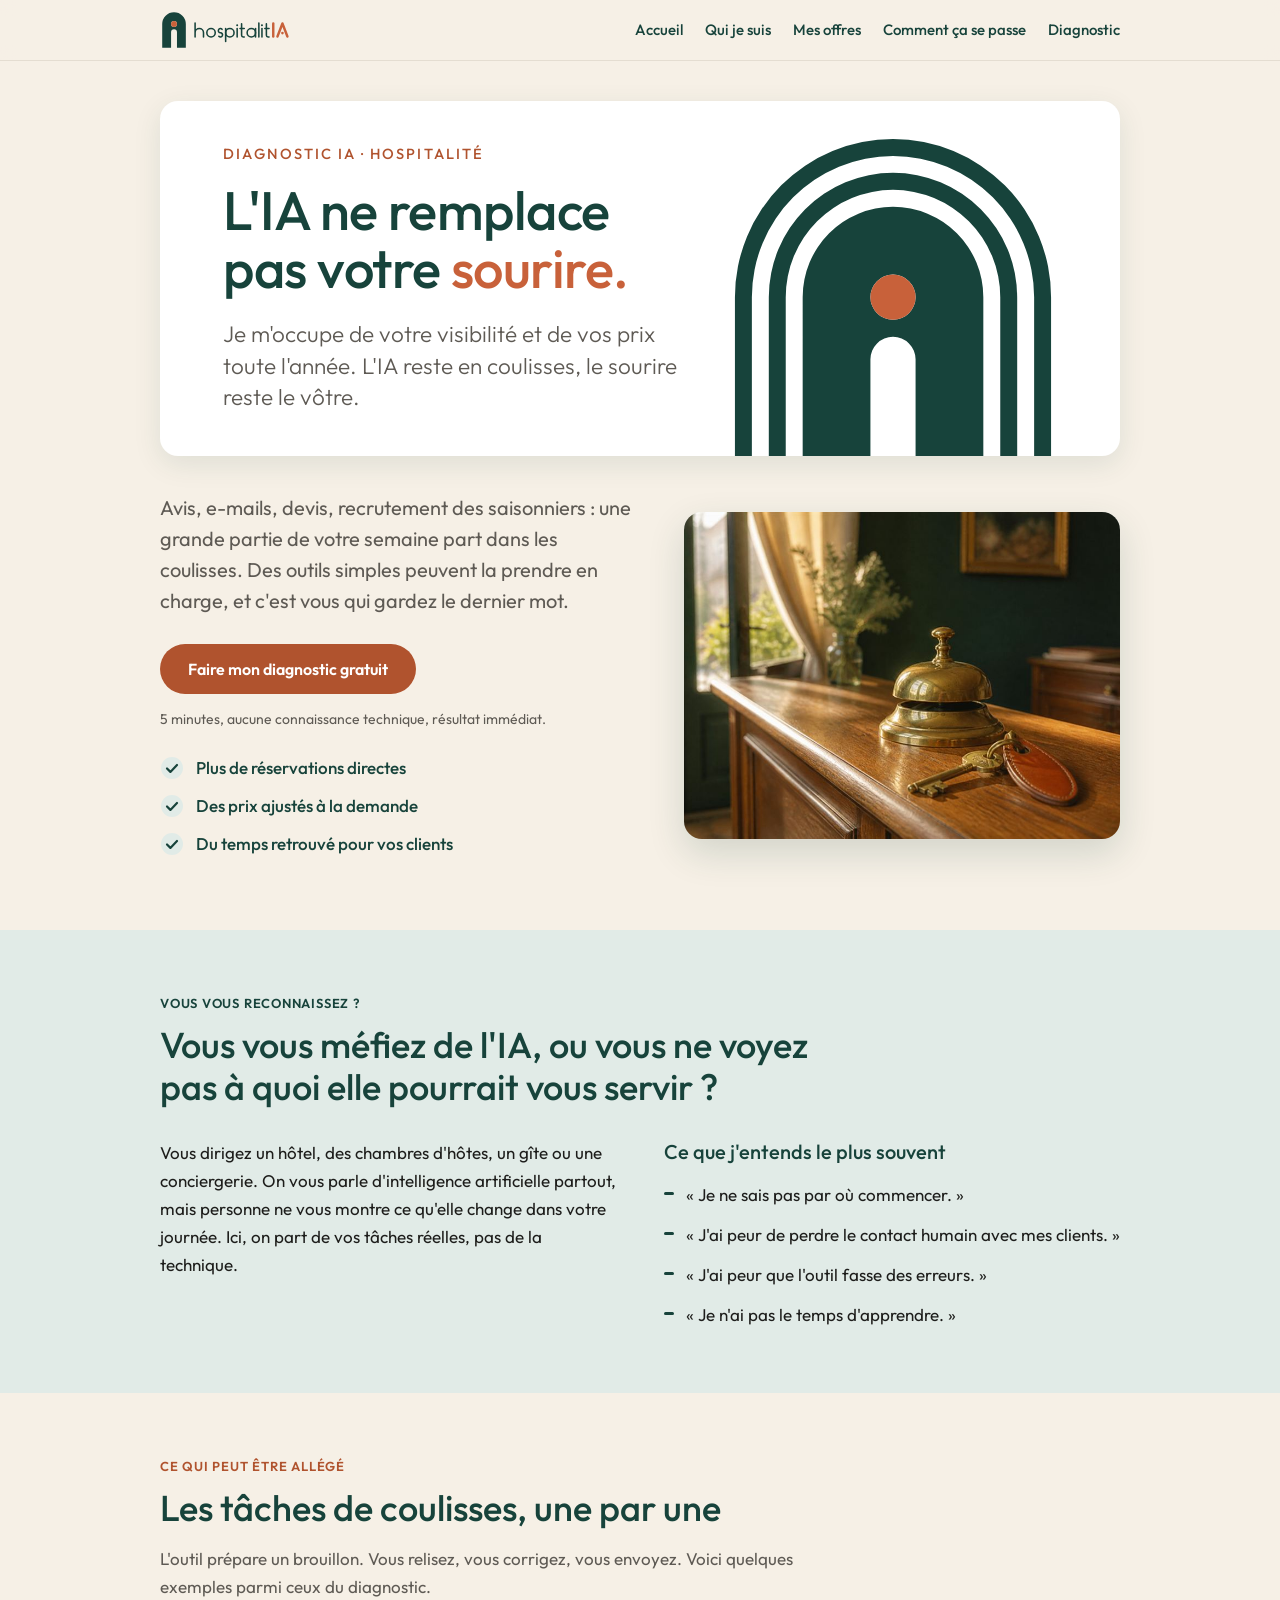
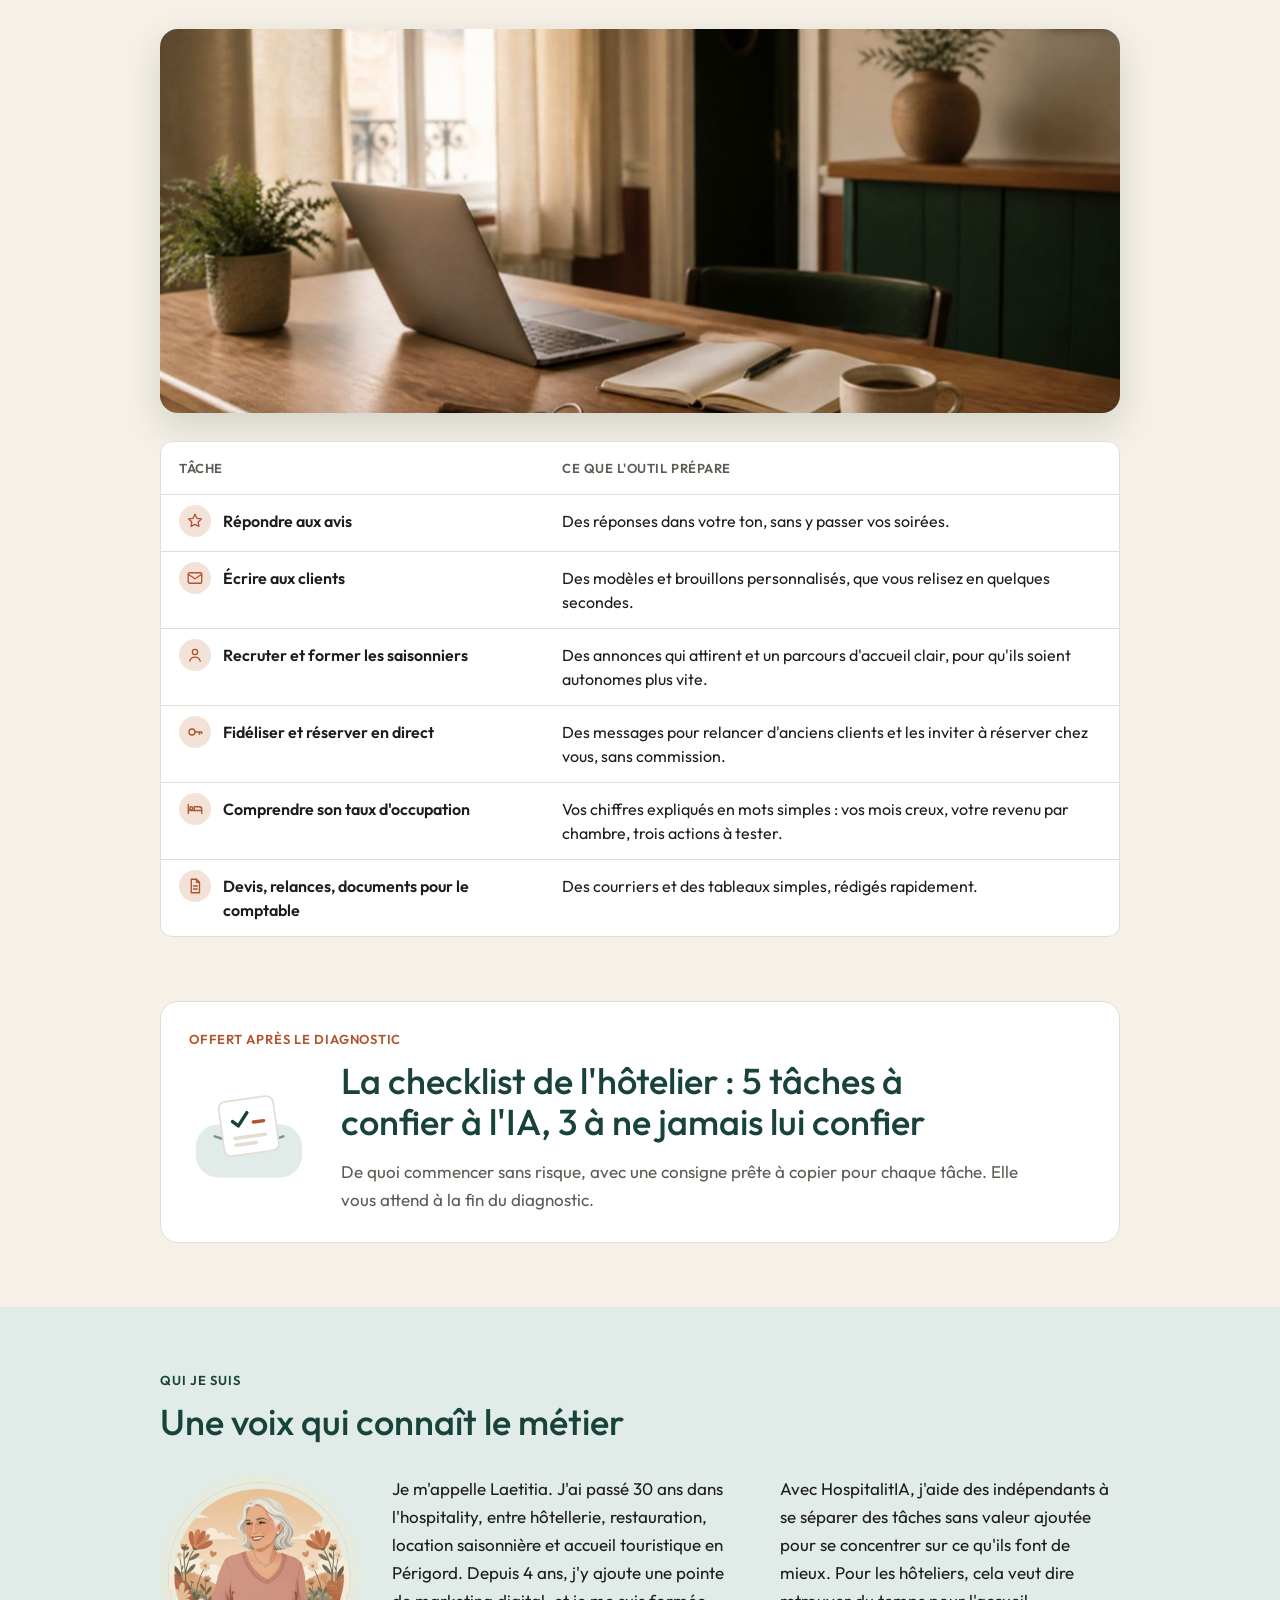
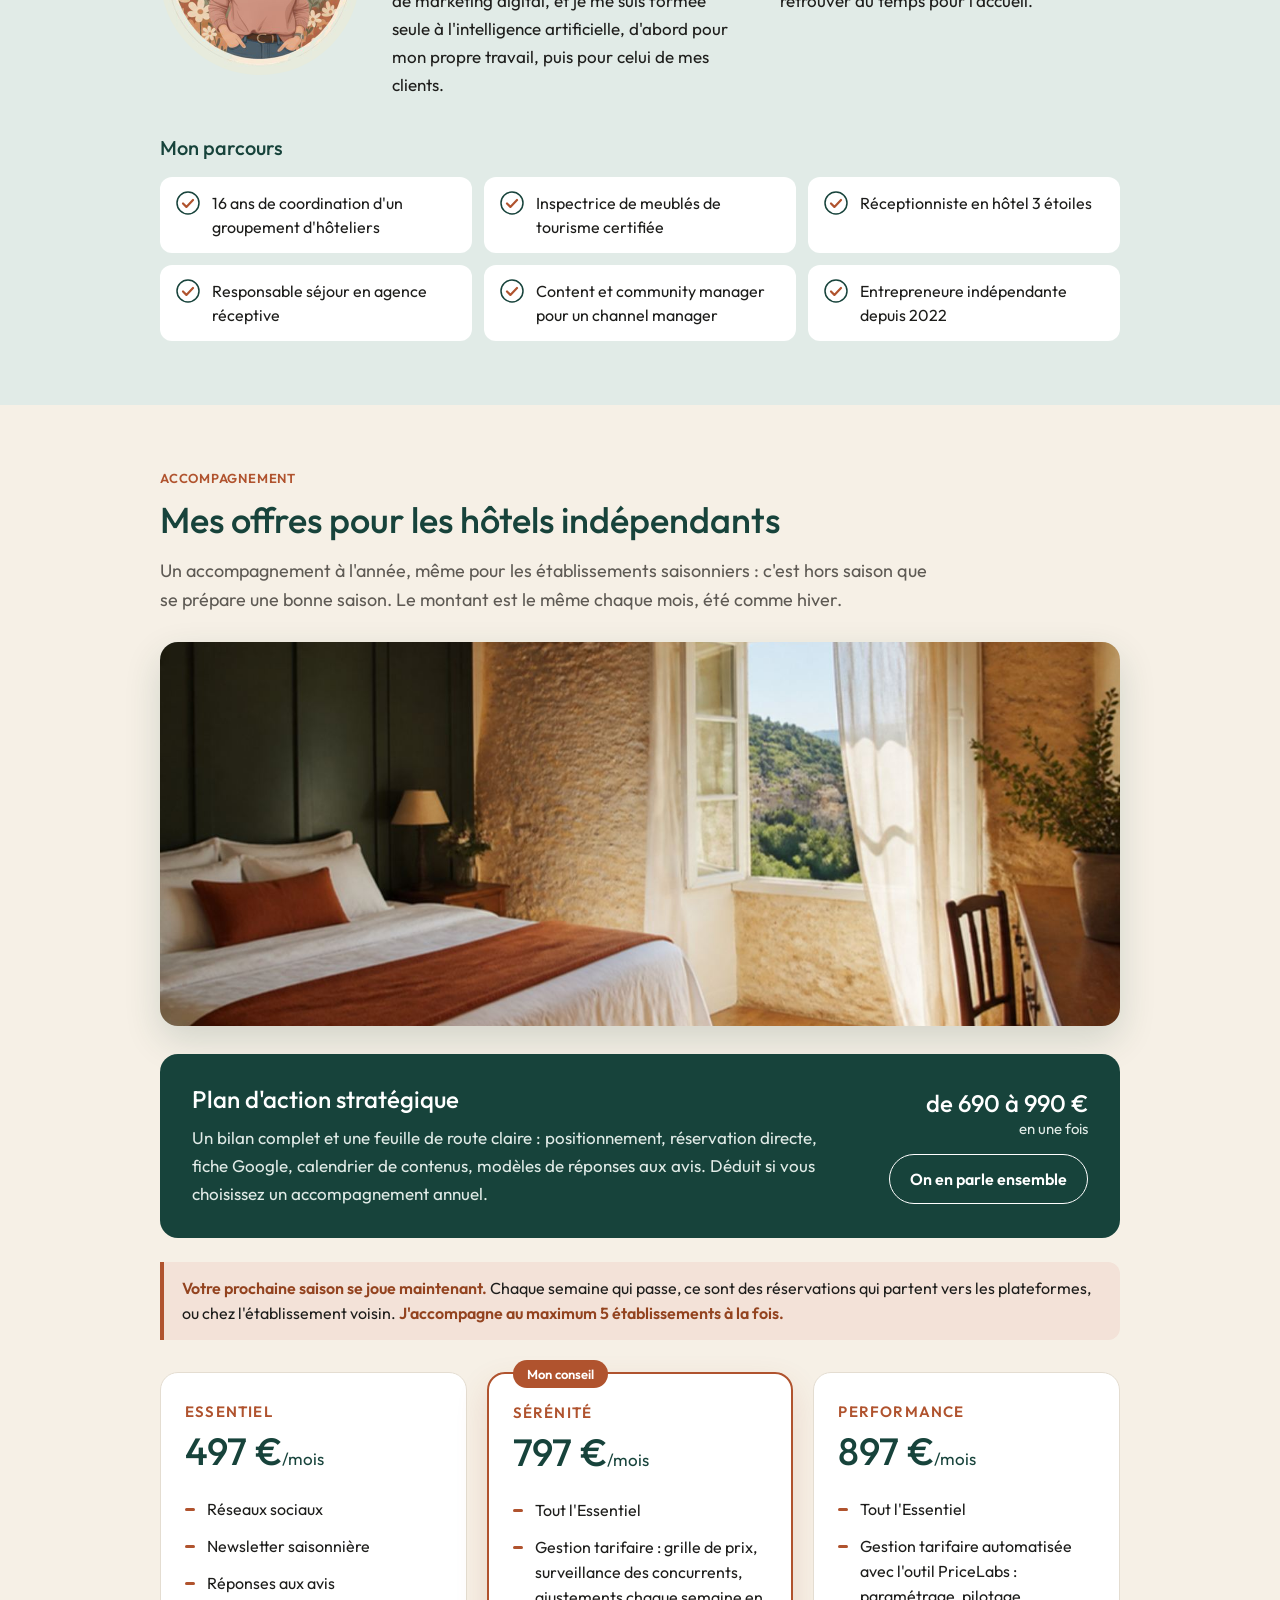
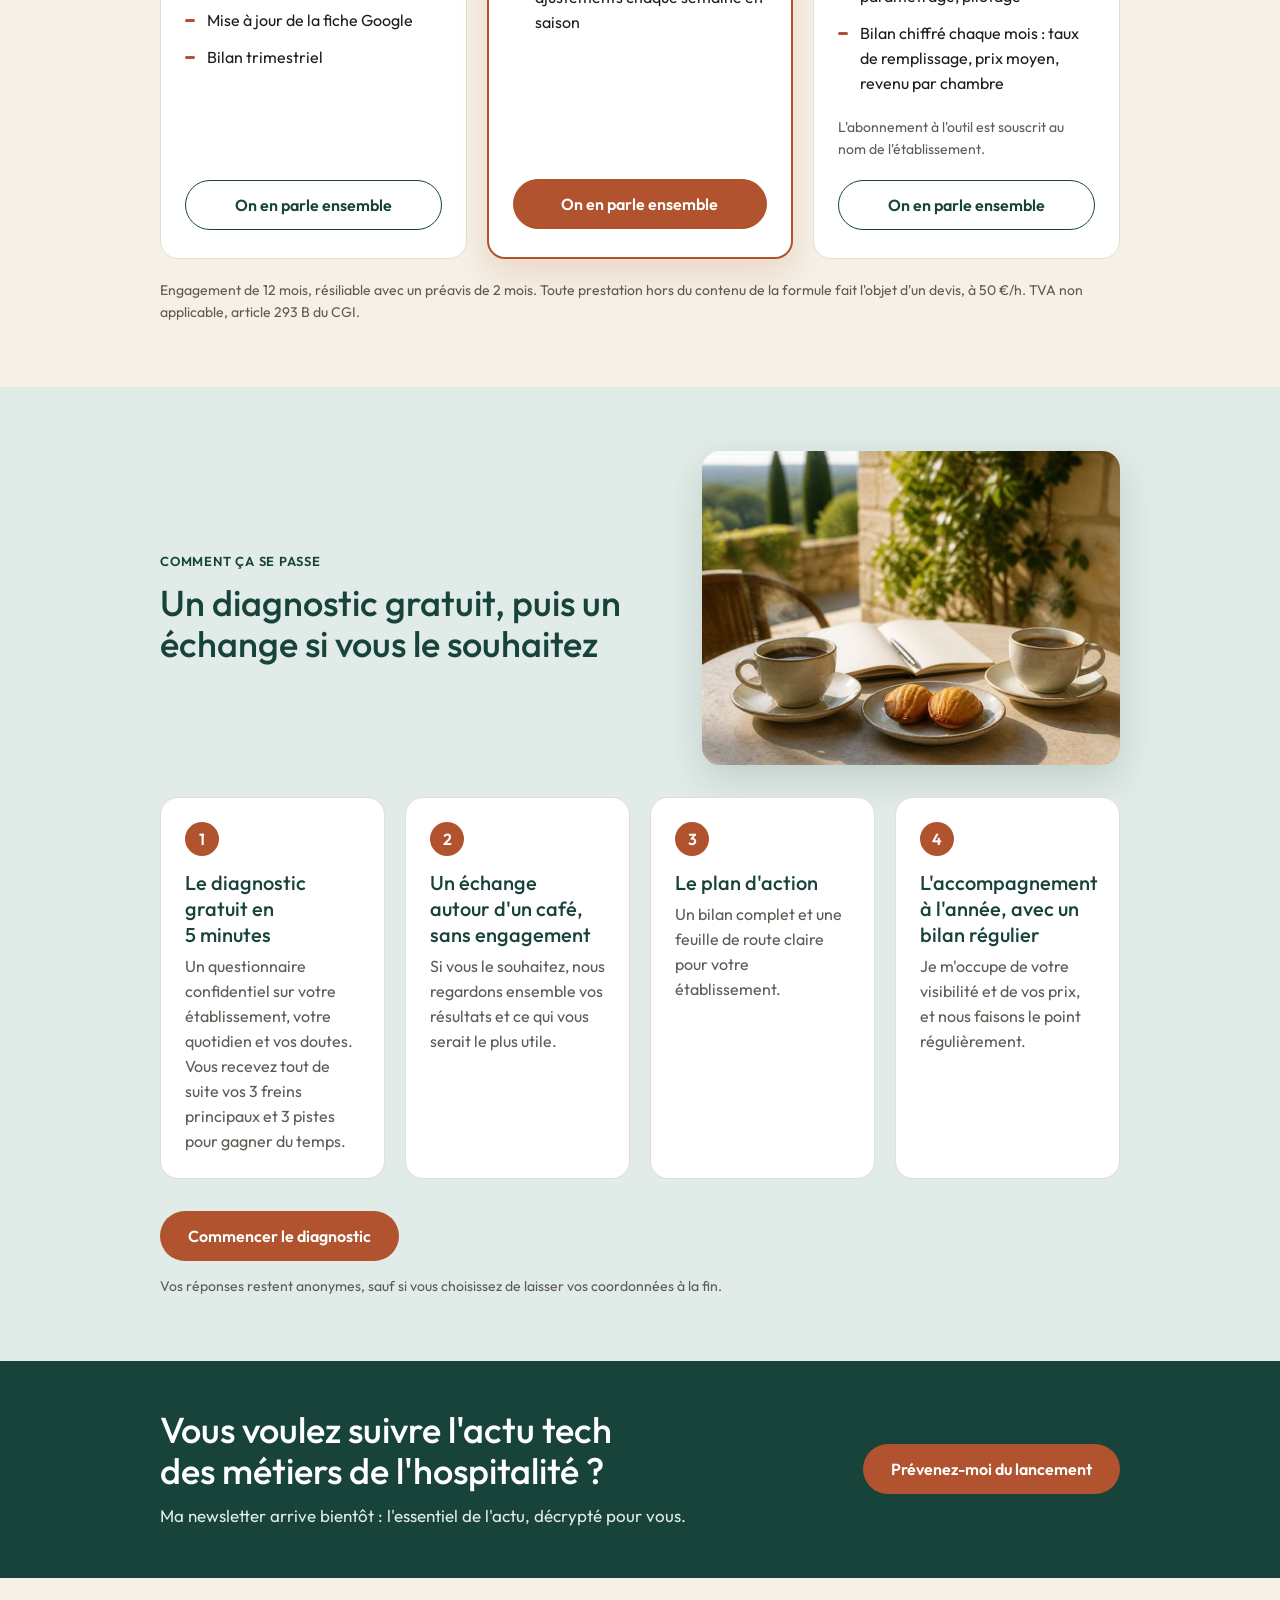
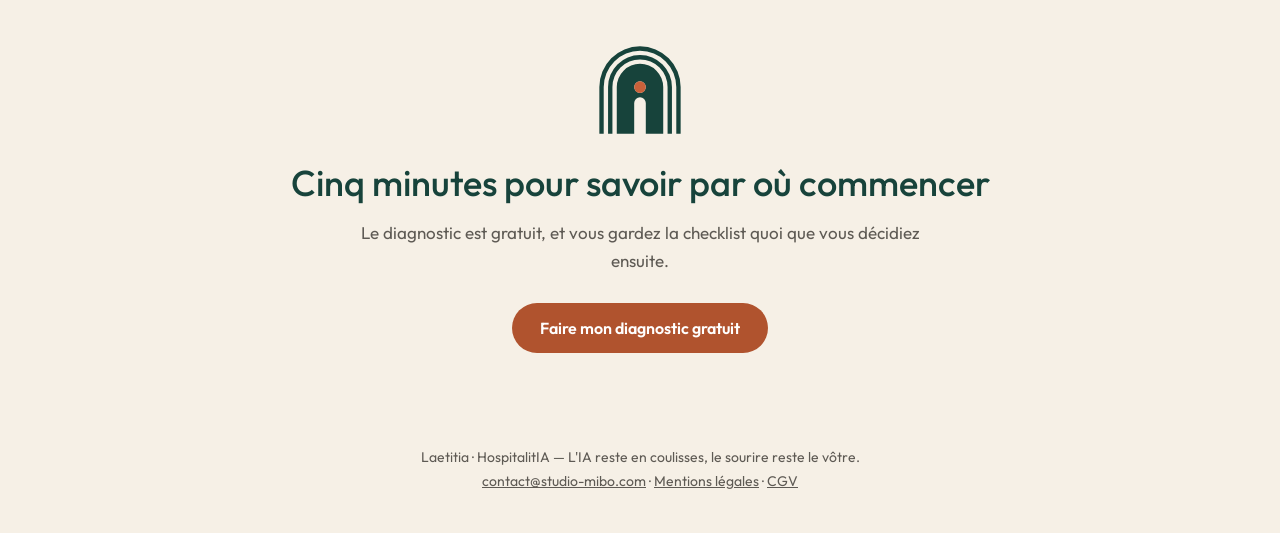
==== commit 94e51599: "Remplace les heures supplémentaires par un devis à 50 €/h Co-Authored-By: Claude Opus 5.5 <noreply@a" ====
--- a/index.html
+++ b/index.html
@@ -387,7 +387,7 @@
         <h3>Plan d'action stratégique</h3>
         <p style="margin-top:10px">Un bilan complet et une feuille de route claire : positionnement, réservation directe, fiche Google, calendrier de contenus, modèles de réponses aux avis. Déduit si vous choisissez un accompagnement annuel.</p>
       </div>
-      <div class="entree-action"><p class="prix-entree">de 690 à 990 €<small>en une fois</small></p><a class="btn-ligne" href="mailto:contact@studio-mibo.com?subject=Plan%20d%27action%20strat%C3%A9gique">On en parle ensemble</a></div>
+      <div class="entree-action"><p class="prix-entree">de 690 à 990 €<small>en une fois</small></p><a class="btn-ligne" href="https://tally.so/r/Z98p00" target="_blank" rel="noopener" data-tally-open="Z98p00" data-tally-layout="modal" data-tally-width="560" data-tally-overlay="1">On en parle ensemble</a></div>
     </div>
 
     <p class="urgence reveal"><strong>Votre prochaine saison se joue maintenant.</strong> Chaque semaine qui passe, ce sont des réservations qui partent vers les plateformes, ou chez l'établissement voisin. <strong>J'accompagne au maximum 5 établissements à la fois.</strong></p>
@@ -403,7 +403,7 @@
           <li>Mise à jour de la fiche Google</li>
           <li>Bilan trimestriel</li>
         </ul>
-        <a class="btn-ligne" href="mailto:contact@studio-mibo.com?subject=Formule%20Essentiel">On en parle ensemble</a>
+        <a class="btn-ligne" href="https://tally.so/r/Z98p00" target="_blank" rel="noopener" data-tally-open="Z98p00" data-tally-layout="modal" data-tally-width="560" data-tally-overlay="1">On en parle ensemble</a>
       </article>
       <article class="formule formule-phare reveal">
         <span class="pastille">Mon conseil</span>
@@ -413,7 +413,7 @@
           <li>Tout l'Essentiel</li>
           <li>Gestion tarifaire : grille de prix, surveillance des concurrents, ajustements chaque semaine en saison</li>
         </ul>
-        <a class="btn-ligne" href="mailto:contact@studio-mibo.com?subject=Formule%20S%C3%A9r%C3%A9nit%C3%A9">On en parle ensemble</a>
+        <a class="btn-ligne" href="https://tally.so/r/Z98p00" target="_blank" rel="noopener" data-tally-open="Z98p00" data-tally-layout="modal" data-tally-width="560" data-tally-overlay="1">On en parle ensemble</a>
       </article>
       <article class="formule reveal">
         <h3>Performance</h3>
@@ -424,10 +424,10 @@
           <li>Bilan chiffré chaque mois : taux de remplissage, prix moyen, revenu par chambre</li>
         </ul>
         <p class="note">L'abonnement à l'outil est souscrit au nom de l'établissement.</p>
-        <a class="btn-ligne" href="mailto:contact@studio-mibo.com?subject=Formule%20Performance">On en parle ensemble</a>
+        <a class="btn-ligne" href="https://tally.so/r/Z98p00" target="_blank" rel="noopener" data-tally-open="Z98p00" data-tally-layout="modal" data-tally-width="560" data-tally-overlay="1">On en parle ensemble</a>
       </article>
     </div>
-    <p class="fine offres-mentions">Engagement de 12 mois, résiliable avec un préavis de 2 mois. Heures supplémentaires au-delà du volume prévu facturées à part. TVA non applicable, article 293 B du CGI.</p>
+    <p class="fine offres-mentions">Engagement de 12 mois, résiliable avec un préavis de 2 mois. Toute prestation hors du contenu de la formule fait l'objet d'un devis, à 50 €/h. TVA non applicable, article 293 B du CGI.</p>
   </div>
 </section>
 
@@ -457,7 +457,7 @@
       <h2>Vous voulez suivre l'actu tech des métiers de l'hospitalité ?</h2>
       <p class="txt">Ma newsletter arrive bientôt : l'essentiel de l'actu, décrypté pour vous.</p>
     </div>
-    <a class="btn" id="cta-newsletter" href="mailto:contact@studio-mibo.com?subject=Pr%C3%A9venez-moi%20du%20lancement%20de%20la%20newsletter">Prévenez-moi du lancement</a>
+    <a class="btn" id="cta-newsletter" href="https://tally.so/r/Ge6222" target="_blank" rel="noopener" data-tally-open="Ge6222" data-tally-layout="modal" data-tally-width="480" data-tally-overlay="1">Prévenez-moi du lancement</a>
   </div>
 </section>
 
@@ -498,5 +498,6 @@
   blocs.forEach(function (b) { obs.observe(b); });
 })();
 </script>
+<script async src="https://tally.so/widgets/embed.js"></script>
 </body>
 </html>
